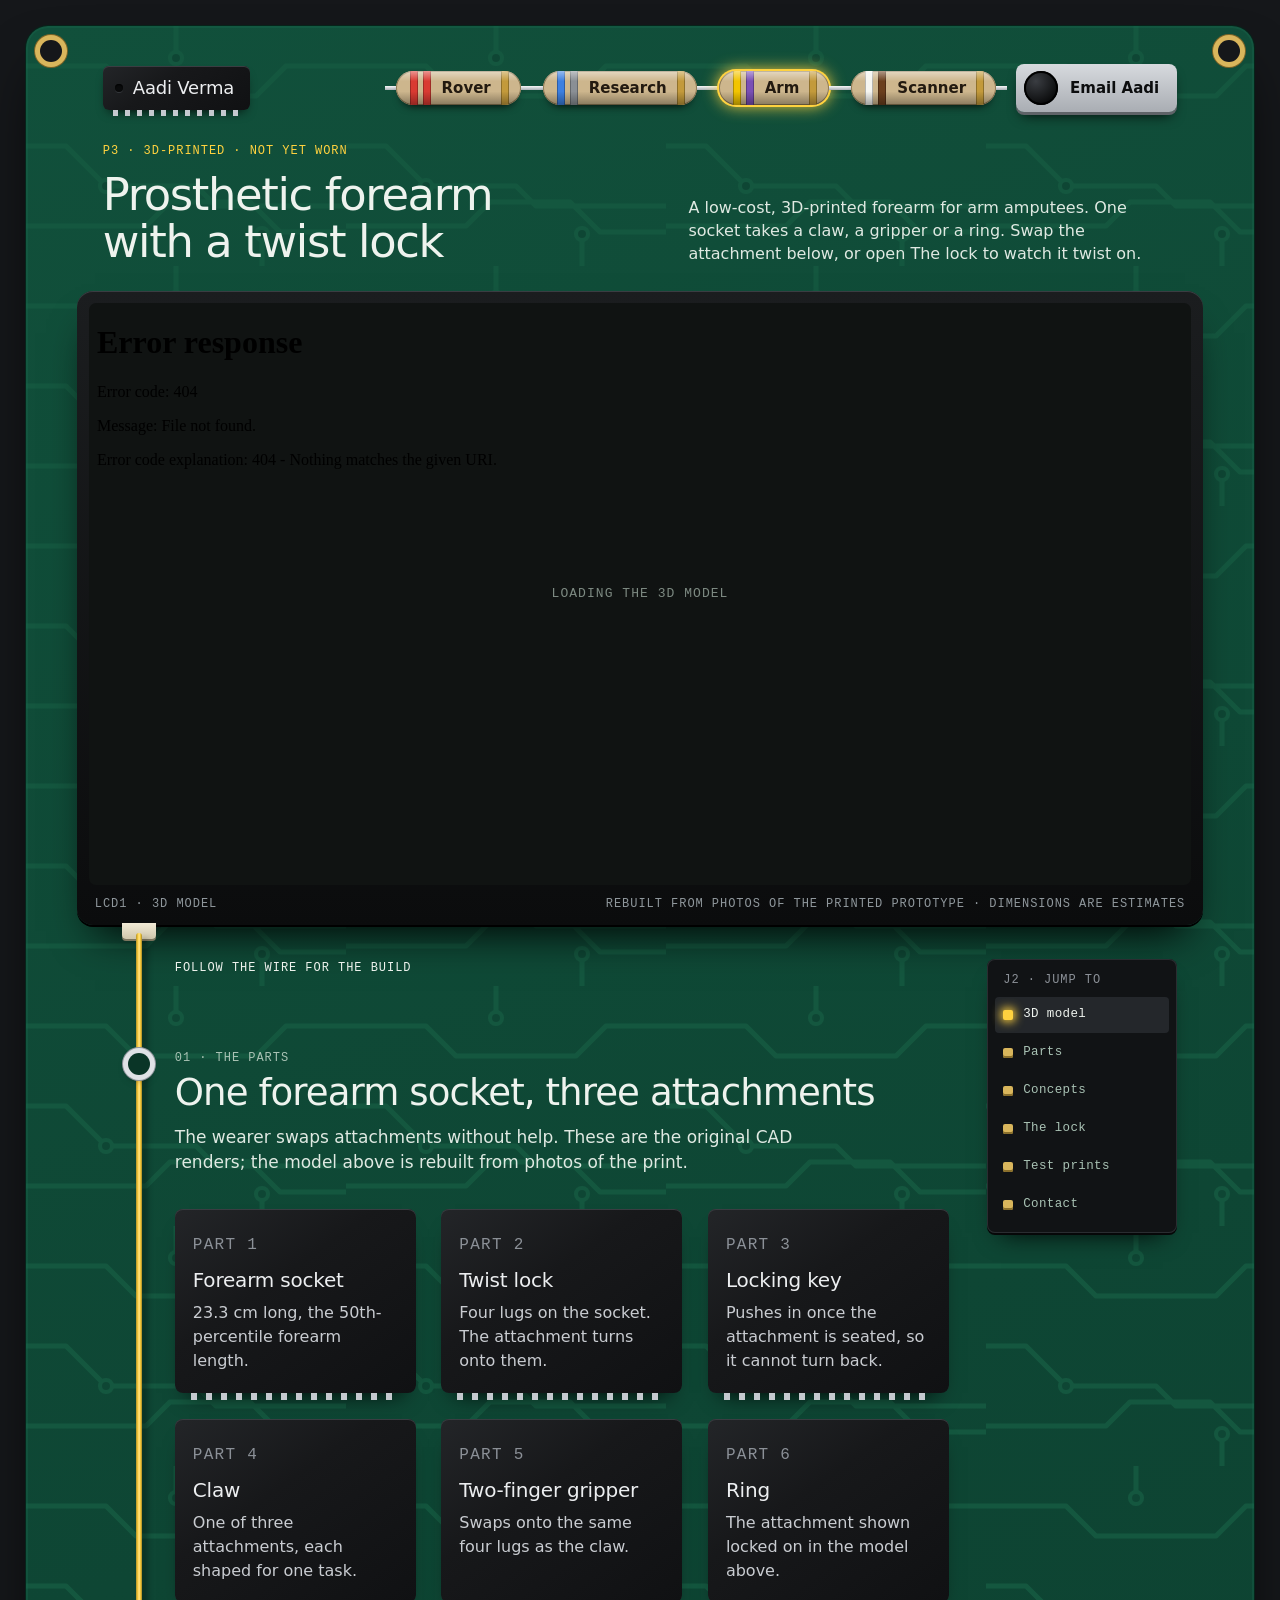
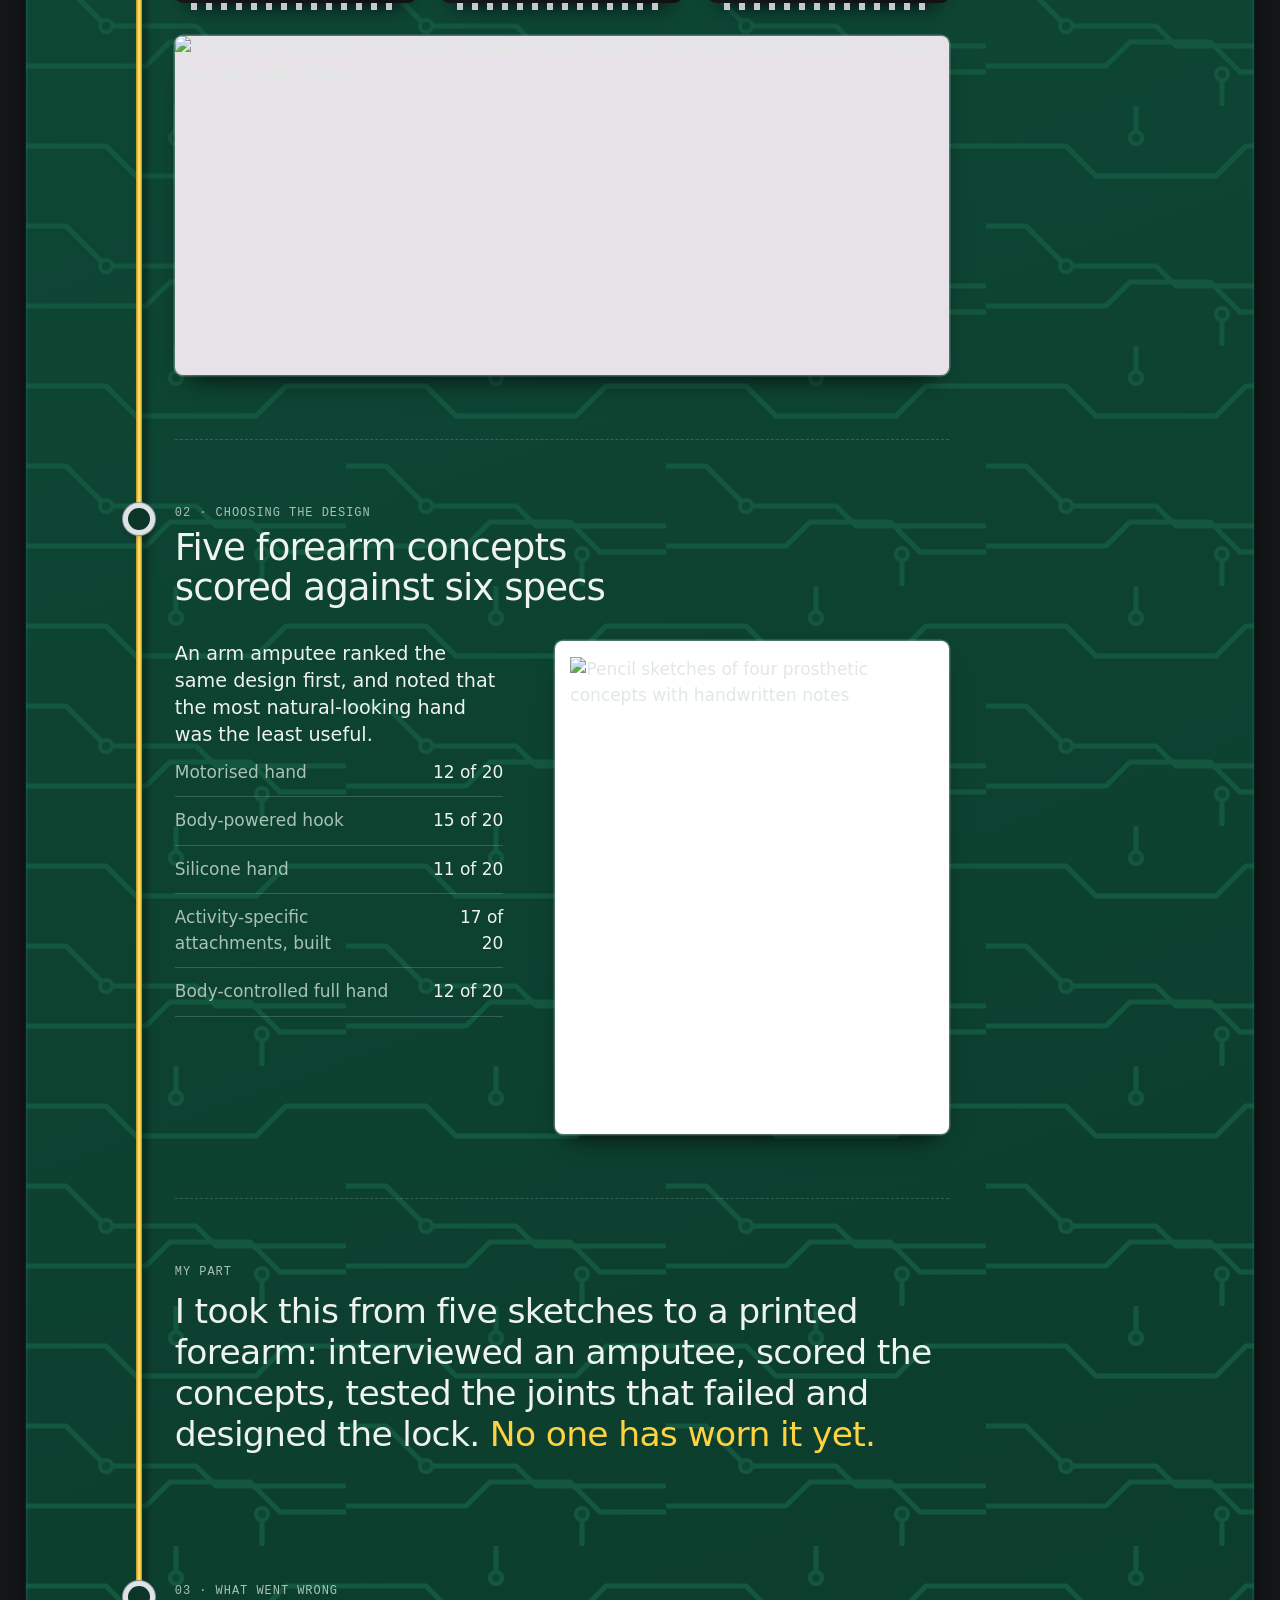
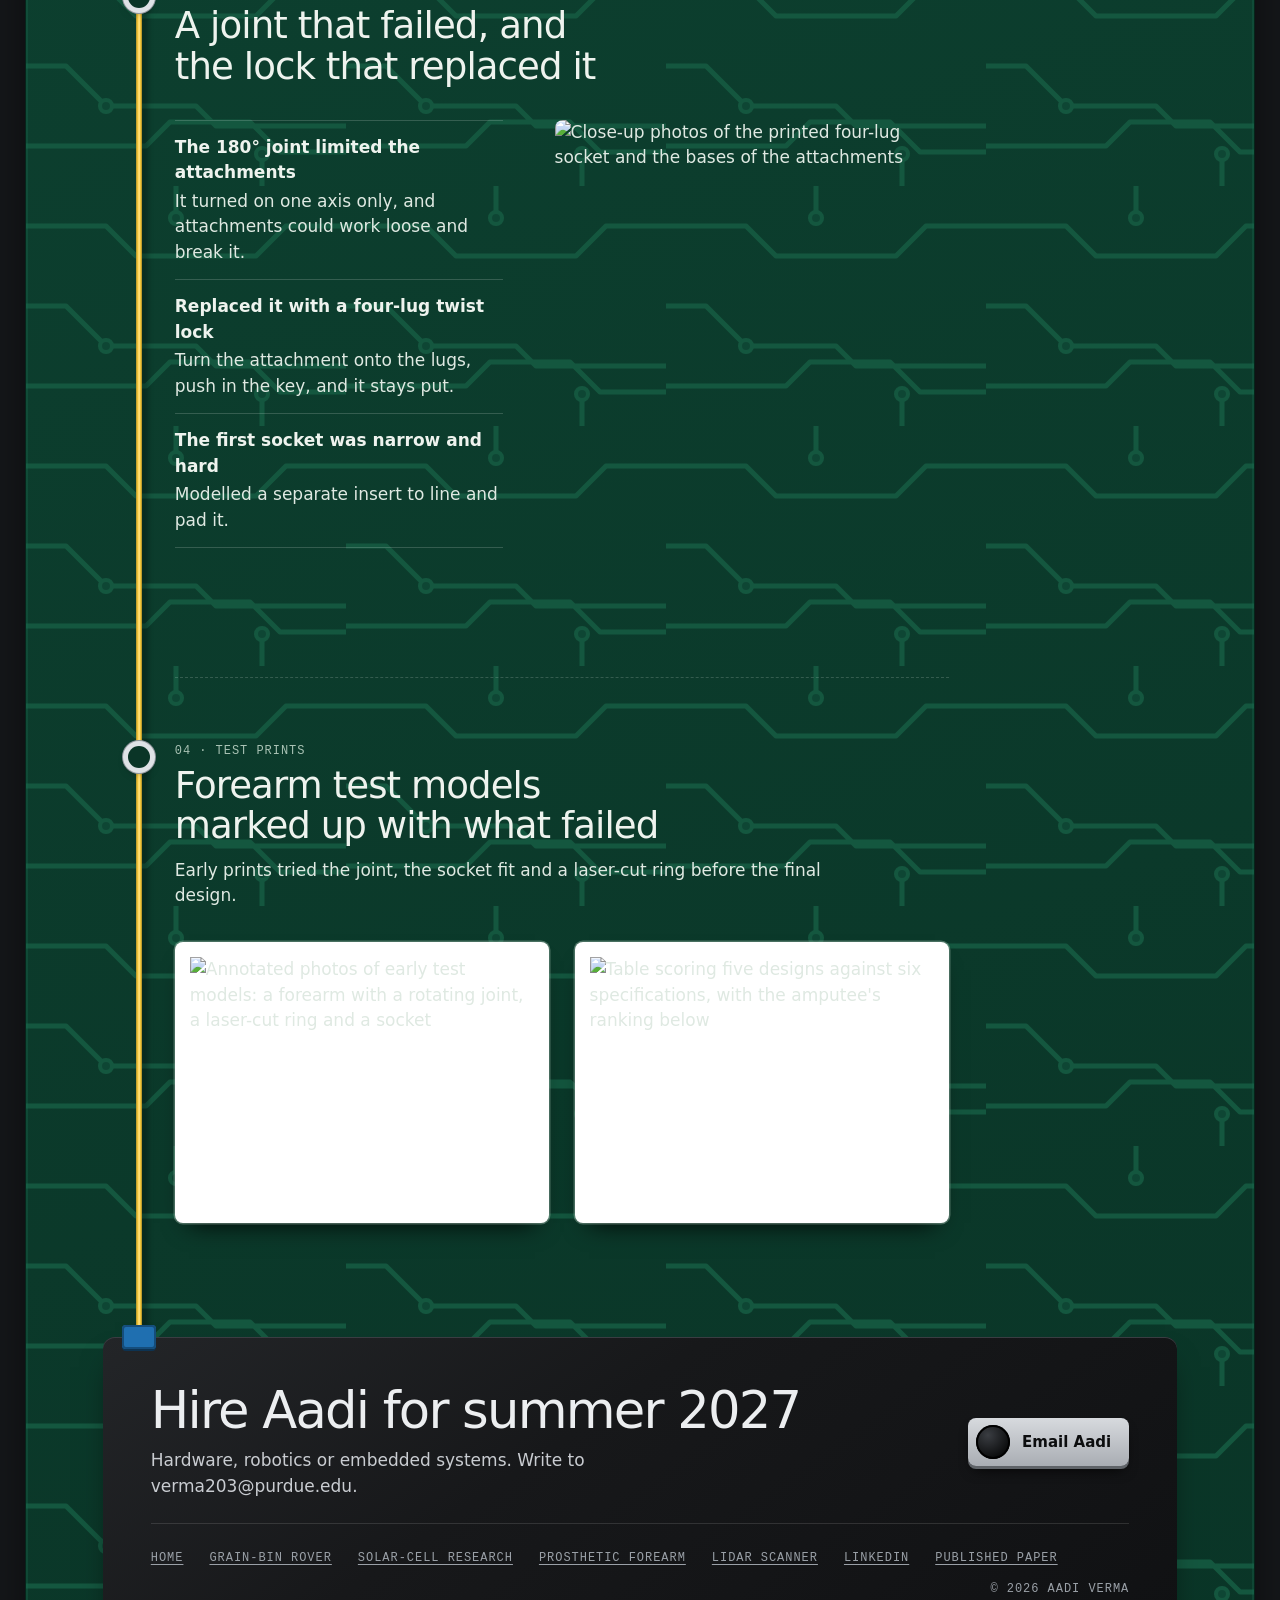
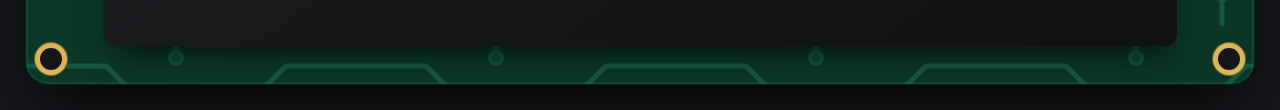
==== arm.html @ 02845c4c "Add files via upload" ====
<!doctype html>
<html lang="en">
<head>
<meta charset="utf-8">
<meta name="viewport" content="width=device-width, initial-scale=1, viewport-fit=cover">
<title>Modular prosthetic forearm: a 3D-printed twist-lock design by Aadi Verma</title>
<meta name="description" content="A low-cost printed forearm with swappable attachments, opening on a 3D model you can turn, then the parts, the concepts and the lock that replaced a failed joint.">
<meta name="robots" content="noindex, nofollow">
<meta property="og:type" content="website">
<meta property="og:title" content="Modular prosthetic forearm: a 3D-printed twist-lock design by Aadi Verma">
<meta property="og:description" content="A low-cost printed forearm with swappable attachments, opening on a 3D model you can turn, then the parts, the concepts and the lock that replaced a failed joint.">
<meta property="og:image" content="https://aadiverma-ee.github.io/share.jpg">
<meta name="twitter:card" content="summary_large_image">
<meta name="theme-color" content="#15171a">
<link rel="icon" href="favicon.svg" type="image/svg+xml">
<link rel="preload" href="fonts/urbanist-latin-wght-normal.woff2" as="font" type="font/woff2" crossorigin>
<link rel="stylesheet" href="pcb.css">
</head>
<body style="--w: #ffd23f">
<div class="bench"><div class="board">
  <span class="hole a"></span><span class="hole b"></span><span class="hole c"></span><span class="hole d"></span>
  <header class="hdr page-hdr">
    <a class="home" href="index.html">Aadi Verma</a>
    <nav class="pins" aria-label="Projects"><a href="rover.html" style="--c: #ef4444"><span class="pill"><span class="bands"><b style="--b: #d93a32"></b><b style="--b: #d93a32"></b></span>Rover<b class="tol"></b></span></a><a href="research.html" style="--c: #4f9dff"><span class="pill"><span class="bands"><b style="--b: #3d7fe0"></b><b style="--b: #8a8f95"></b></span>Research<b class="tol"></b></span></a><a href="arm.html" style="--c: #ffd23f" aria-current="page"><span class="pill"><span class="bands"><b style="--b: #f2c400"></b><b style="--b: #7a4fb5"></b></span>Arm<b class="tol"></b></span></a><a href="lidar.html" style="--c: #f4f4f1"><span class="pill"><span class="bands"><b style="--b: #f6f6f1"></b><b style="--b: #6b3f1d"></b></span>Scanner<b class="tol"></b></span></a></nav>
    <a class="sw" href="mailto:verma203@purdue.edu"><b></b>Email Aadi</a>
  </header>
  <main>
    <section class="hero" id="top" aria-labelledby="hero-h">
      <div class="hero__head">
        <p class="silk">P3 · 3D-printed · not yet worn</p>
        <h1 id="hero-h">Prosthetic forearm with a twist lock</h1>
        <p class="lead">A low-cost, 3D-printed forearm for arm amputees. One socket takes a claw, a gripper or a ring. Swap the attachment below, or open The lock to watch it twist on.</p>
      </div>
      <div class="disp" style="--dh-m: 62svh">
        <div class="disp__screen"><p>Loading the 3D model</p><iframe src="viewers/arm/index.html" title="3D model of the prosthetic forearm with swappable attachments" allow="fullscreen"></iframe></div>
        <div class="disp__foot silk"><span>LCD1 · 3D model</span><span>Rebuilt from photos of the printed prototype · dimensions are estimates</span></div>
      </div>
      <p class="lead lead--below" aria-hidden="true">A low-cost, 3D-printed forearm for arm amputees. One socket takes a claw, a gripper or a ring. Swap the attachment below, or open The lock to watch it twist on.</p>
    </section>
    <div class="run">
      <nav class="rail" aria-label="On this page"><p class="silk">J2 · Jump to</p><ol><li><a href="#top"><i></i>3D model</a></li><li><a href="#parts"><i></i>Parts</a></li><li><a href="#concepts"><i></i>Concepts</a></li><li><a href="#lock"><i></i>The lock</a></li><li><a href="#tests"><i></i>Test prints</a></li><li><a href="#contact"><i></i>Contact</a></li></ol></nav>
      <p class="run__lead silk">Follow the wire for the build</p>
    <section class="part" id="parts" aria-labelledby="parts-h">
      <div class="part__head"><p class="silk">01 · The parts</p><h2 id="parts-h">One forearm socket, three attachments</h2><p>The wearer swaps attachments without help. These are the original CAD renders; the model above is rebuilt from photos of the print.</p></div>
      <div class="grid g3"><article class="ic"><p class="silk">Part 1</p><h3>Forearm socket</h3><p>23.3 cm long, the 50th-percentile forearm length.</p></article><article class="ic"><p class="silk">Part 2</p><h3>Twist lock</h3><p>Four lugs on the socket. The attachment turns onto them.</p></article><article class="ic"><p class="silk">Part 3</p><h3>Locking key</h3><p>Pushes in once the attachment is seated, so it cannot turn back.</p></article><article class="ic"><p class="silk">Part 4</p><h3>Claw</h3><p>One of three attachments, each shaped for one task.</p></article><article class="ic"><p class="silk">Part 5</p><h3>Two-finger gripper</h3><p>Swaps onto the same four lugs as the claw.</p></article><article class="ic"><p class="silk">Part 6</p><h3>Ring</h3><p>The attachment shown locked on in the model above.</p></article></div>
      <div class="grid g1"><figure class="fig fig--lilac fig--wide"><img src="img/arm-cad.webp" alt="Fusion 360 renders of the black forearm shell, the ring and hook attachments and the four-lug locking face" loading="lazy"></figure></div>
    </section>
    <section class="part" id="concepts" aria-labelledby="concepts-h">
      <div class="part__head"><p class="silk">02 · Choosing the design</p><h2 id="concepts-h">Five forearm concepts scored against six specs</h2></div>
      <div class="grid split"><div class="stack"><p class="t-lead">An arm amputee ranked the same design first, and noted that the most natural-looking hand was the least useful.</p><dl class="spec"><div><dt>Motorised hand</dt><dd>12 of 20</dd></div><div><dt>Body-powered hook</dt><dd>15 of 20</dd></div><div><dt>Silicone hand</dt><dd>11 of 20</dd></div><div><dt>Activity-specific attachments, built</dt><dd>17 of 20</dd></div><div><dt>Body-controlled full hand</dt><dd>12 of 20</dd></div></dl></div><figure class="fig fig--paper fig--tall"><img src="img/arm-sketch.webp" alt="Pencil sketches of four prosthetic concepts with handwritten notes" loading="lazy"></figure></div>
    </section>
    <section class="note" aria-label="My part"><p class="silk">My part</p><p>I took this from five sketches to a printed forearm: interviewed an amputee, scored the concepts, tested the joints that failed and designed the lock. <strong>No one has worn it yet.</strong></p></section>
    <section class="part" id="lock" aria-labelledby="lock-h">
      <div class="part__head"><p class="silk">03 · What went wrong</p><h2 id="lock-h">A joint that failed, and the lock that replaced it</h2></div>
      <div class="grid split"><div class="stack"><ul class="rows"><li><b>The 180° joint limited the attachments</b><p>It turned on one axis only, and attachments could work loose and break it.</p></li><li><b>Replaced it with a four-lug twist lock</b><p>Turn the attachment onto the lugs, push in the key, and it stays put.</p></li><li><b>The first socket was narrow and hard</b><p>Modelled a separate insert to line and pad it.</p></li></ul></div><figure class="fig fig--tall" style="background:none;box-shadow:none"><img style="object-fit:contain" src="img/arm-lock.webp" alt="Close-up photos of the printed four-lug socket and the bases of the attachments" loading="lazy"></figure></div>
    </section>
    <section class="part" id="tests" aria-labelledby="tests-h">
      <div class="part__head"><p class="silk">04 · Test prints</p><h2 id="tests-h">Forearm test models marked up with what failed</h2><p>Early prints tried the joint, the socket fit and a laser-cut ring before the final design.</p></div>
      <div class="grid g2"><figure class="fig fig--paper"><img src="img/arm-tests.webp" alt="Annotated photos of early test models: a forearm with a rotating joint, a laser-cut ring and a socket" loading="lazy"></figure><figure class="fig fig--paper"><img src="img/arm-table.webp" alt="Table scoring five designs against six specifications, with the amputee&#x27;s ranking below" loading="lazy"></figure></div>
    </section>
    </div>
  </main>
  <footer class="contact" id="contact">
    <div><h2>Hire Aadi for summer 2027</h2><p>Hardware, robotics or embedded systems. Write to verma203@purdue.edu.</p></div>
    <a class="sw" href="mailto:verma203@purdue.edu"><b></b>Email Aadi</a>
    <div class="contact__links silk"><a href="index.html">Home</a><a href="rover.html">Grain-bin rover</a><a href="research.html">Solar-cell research</a><a href="arm.html">Prosthetic forearm</a><a href="lidar.html">LiDAR scanner</a><a href="https://www.linkedin.com/in/aadi-verma-ee/" rel="noopener">LinkedIn</a><a href="https://ijournals.in/journal/index.php/ijshre/article/view/70" rel="noopener">Published paper</a><span>&copy; 2026 Aadi Verma</span></div>
  </footer>
</div></div>
<script src="pcb.js" defer></script>
</body>
</html>
---- pcb.css ----
/* Aadi Verma portfolio, circuit-board theme.
   The page is one board. The name is a chip, each project hangs off its own coloured wire,
   and on a project page that wire runs down from the 3D display through every section. */

@font-face { font-family: "Urbanist"; font-weight: 100 900; font-display: swap; src: url("fonts/urbanist-latin-wght-normal.woff2") format("woff2"); }
@font-face { font-family: "DM Mono"; font-weight: 400; font-display: swap; src: url("fonts/dm-mono-latin-400-normal.woff2") format("woff2"); }
@font-face { font-family: "DM Mono"; font-weight: 500; font-display: swap; src: url("fonts/dm-mono-latin-500-normal.woff2") format("woff2"); }

:root {
  --bench: #15171a;          /* the desk under the board */
  --mask: #0e4634;           /* solder mask */
  --mask-lo: #0a3527;
  --silk: #eef3ee;           /* silkscreen ink */
  --text: #dfe9e2;
  --silk-dim: #a9c2b4;
  --line: #eef3ee2e;
  --gold: #d9b65c;
  --pkg: #17181a;            /* chip package */
  --leg: #c5c9cf;
  --w: #f4f4f1;              /* this page's wire */
  --gut: 72px;               /* the channel the wire runs in */
  --display: "Urbanist", system-ui, sans-serif;
  --mono: "DM Mono", ui-monospace, Menlo, Consolas, monospace;
}
* { box-sizing: border-box; }
html { background: var(--bench); scroll-behavior: smooth; }
body { margin: 0; background: var(--bench); font-family: var(--display); font-size: 17px; line-height: 1.5; color: var(--text); -webkit-font-smoothing: antialiased; }
img { display: block; max-width: 100%; }
a { color: inherit; }
a:focus-visible, button:focus-visible { outline: 2px solid #fff; outline-offset: 3px; }
h1, h2, h3, p { margin: 0; }

.bench { min-height: 100svh; padding: clamp(10px, 2vw, 28px); display: grid; }
.board {
  position: relative; isolation: isolate; border-radius: 22px;
  padding: clamp(18px, 3vw, 44px) clamp(18px, 4vw, 64px);
  background:
    url("data:image/svg+xml,%3Csvg xmlns='http://www.w3.org/2000/svg' width='320' height='240' fill='none' stroke='%2314573f' stroke-width='5' stroke-linecap='round' stroke-linejoin='round'%3E%3Cpath d='M-10 40h90l30 30h120l30-30h70M-10 120h50l40 40h90l20 20h140M-10 200h130l24-24h80l30 30h80M150 -10v40M236 250v-40'/%3E%3Cg fill='%230e4634' stroke-width='4'%3E%3Ccircle cx='150' cy='32' r='6'/%3E%3Ccircle cx='236' cy='208' r='6'/%3E%3Ccircle cx='80' cy='160' r='6'/%3E%3C/g%3E%3C/svg%3E"),
    linear-gradient(160deg, #11503b, var(--mask) 30%, var(--mask-lo));
  box-shadow: 0 0 0 1px #06241a, 0 30px 60px -20px #000, inset 0 0 0 2px #1a6a4e55;
}
.board--cover { display: grid; grid-template-rows: auto auto; gap: clamp(20px, 3vw, 40px); overflow: hidden; }
.board--cover > .layout { min-height: calc(100svh - 300px); }
.hole { position: absolute; width: 22px; height: 22px; border-radius: 50%; background: var(--bench); box-shadow: 0 0 0 5px var(--gold), 0 0 0 6px #7d6427; z-index: 3; }
.hole.a { left: 14px; top: 14px; } .hole.b { right: 14px; top: 14px; } .hole.c { left: 14px; bottom: 14px; } .hole.d { right: 14px; bottom: 14px; }
.silk { font-family: var(--mono); font-size: 12px; line-height: 1.5; letter-spacing: .08em; text-transform: uppercase; color: var(--silk-dim); }

/* ---- top row: pin header for the links, push switch for email ---- */
.hdr { display: flex; align-items: center; gap: 14px 20px; flex-wrap: wrap; padding: 0 26px; position: relative; z-index: 4; }
.hdr > :first-child { margin-right: auto; }
.home { display: inline-flex; align-items: center; gap: 10px; min-height: 44px; padding: 0 16px 0 12px; border-radius: 6px; text-decoration: none; color: #eceef0; font-weight: 500; font-size: 18px; letter-spacing: -.01em;
  background: linear-gradient(145deg, #232528, var(--pkg) 40%, #101113); box-shadow: 0 1px 0 #3a3d42 inset, 0 6px 12px -6px #000; position: relative; }
.home::before { content: ""; width: 8px; height: 8px; border-radius: 50%; background: #0a0b0c; box-shadow: inset 0 1px 2px #000, 0 1px 0 #34373b; }
.home::after { content: ""; position: absolute; left: 10px; right: 10px; bottom: -6px; height: 6px; background: repeating-linear-gradient(to right, var(--leg) 0 5px, transparent 5px 12px); }
.pins { display: flex; flex-wrap: wrap; padding: 6px; gap: 4px; background: #111315; border-radius: 6px; box-shadow: 0 2px 0 #060708, inset 0 0 0 1px #2a2d31; }
.pins a { --c: var(--gold); display: flex; align-items: center; gap: 8px; min-height: 44px; padding: 0 14px 0 10px; border-radius: 4px; color: var(--silk); text-decoration: none; font-family: var(--mono); font-size: 13px; letter-spacing: .04em; transition: background .16s; }
.pins a i { width: 10px; height: 10px; border-radius: 2px; background: var(--gold); box-shadow: inset 0 -2px 0 #8a6f2b; transition: box-shadow .16s, background .16s; }
.pins a:hover, .pins a:focus-visible { background: #24272b; }
.pins a:hover i, .pins a:focus-visible i, .pins a[aria-current] i { background: var(--c); box-shadow: 0 0 10px 2px var(--c); }
.pins a[aria-current] { background: #24272b; }
.sw { display: inline-flex; align-items: center; gap: 12px; min-height: 48px; padding: 6px 18px 6px 8px; border-radius: 8px; background: linear-gradient(#d7dade, #a9adb3); color: #0c0d0e; text-decoration: none; font-weight: 600; font-size: 15px; box-shadow: 0 3px 0 #5f6368, 0 8px 14px -6px #000; transition: transform .1s, box-shadow .1s; }
.sw b { width: 34px; height: 34px; border-radius: 50%; background: radial-gradient(circle at 35% 30%, #3a3d42, #0c0d0e 70%); box-shadow: inset 0 0 0 2px #000; }
.sw:hover { transform: translateY(1px); box-shadow: 0 2px 0 #5f6368, 0 6px 12px -6px #000; }
.sw:active { transform: translateY(3px); box-shadow: 0 0 0 #5f6368; }

/* ---- cover: the chip is the name, four parts hang off four wires ---- */
.layout { display: grid; grid-template-columns: minmax(0, 1.25fr) minmax(0, 1fr); gap: clamp(60px, 10vw, 160px); align-items: center; position: relative; }
.chip { position: relative; z-index: 2; padding: clamp(24px, 3.4vw, 48px); border-radius: 10px; color: #c9ccd1;
  background: linear-gradient(145deg, #232528, var(--pkg) 40%, #101113); box-shadow: 0 1px 0 #3a3d42 inset, 0 18px 30px -12px #000a, 0 2px 0 #000; }
.chip::before, .chip::after { content: ""; position: absolute; top: 22px; bottom: 22px; width: 14px; background: repeating-linear-gradient(to bottom, var(--leg) 0 9px, transparent 9px 22px); filter: drop-shadow(0 2px 1px #0008); }
.chip::before { left: -14px; } .chip::after { right: -14px; }
.chip .dot { position: absolute; left: 16px; top: 16px; width: 12px; height: 12px; border-radius: 50%; background: #0a0b0c; box-shadow: inset 0 1px 2px #000, 0 1px 0 #34373b; }
.chip .mark { margin: 0 0 clamp(18px, 3vw, 40px) 22px; font-family: var(--mono); font-size: 12px; letter-spacing: .1em; text-transform: uppercase; color: #9aa0a7; }
.chip h1 { font-weight: 500; font-size: clamp(44px, 7.2vw, 104px); line-height: .95; letter-spacing: -.04em; color: #eceef0; text-wrap: balance; }
.chip .sub { margin-top: 18px; font-family: var(--mono); font-size: clamp(12px, 1.2vw, 15px); letter-spacing: .08em; text-transform: uppercase; color: #aeb3ba; }
.chip .lot { margin-top: 14px; max-width: 34ch; font-size: clamp(16px, 1.5vw, 19px); line-height: 1.45; color: #c9ccd1; }

.mods { list-style: none; margin: 0; padding: 0; display: grid; gap: 14px; position: relative; z-index: 2; }
.mod { position: relative; display: grid; grid-template-columns: 30px 1fr auto; align-items: center; column-gap: 16px; min-height: 78px; padding: 12px 18px 12px 12px; border-radius: 8px; color: var(--silk); text-decoration: none;
  background: linear-gradient(#0b3929, #093022); box-shadow: inset 0 0 0 1.5px var(--silk-dim), 0 6px 12px -8px #000; transition: transform .18s cubic-bezier(.2,.7,.2,1), background .18s, box-shadow .18s; }
.term { width: 30px; height: 30px; border-radius: 4px; background: #1f6fb0; box-shadow: inset 0 0 0 2px #154d7b, 0 2px 0 #0d3352; display: grid; place-items: center; }
.term::after { content: ""; width: 14px; height: 14px; border-radius: 50%; background: linear-gradient(135deg, #e6e8ea 45%, #6e7378 46% 54%, #e6e8ea 55%); }
.mod .name { display: block; font-size: clamp(18px, 1.7vw, 22px); font-weight: 500; letter-spacing: -.01em; }
.mod .line { display: block; margin-top: 3px; font-family: var(--mono); font-size: 12px; letter-spacing: .06em; text-transform: uppercase; color: var(--silk-dim); }
.mod .ind { display: flex; align-items: center; gap: 10px; font-family: var(--mono); font-size: 11px; letter-spacing: .08em; color: var(--silk-dim); }
.led { width: 22px; height: 12px; border-radius: 3px; background: linear-gradient(90deg, #cfd3d6 0 18%, #f3f1e6 18% 82%, #cfd3d6 82%); opacity: .75; transition: background .15s, box-shadow .15s, opacity .15s; }
.mod:hover, .mod:focus-visible { transform: translateX(6px); background: linear-gradient(#0e4835, #0b3929); box-shadow: inset 0 0 0 1.5px var(--silk), 0 10px 18px -10px #000; }
.mod:hover .led, .mod:focus-visible .led { opacity: 1; background: linear-gradient(90deg, #cfd3d6 0 18%, var(--w) 18% 82%, #cfd3d6 82%); box-shadow: 0 0 6px 1px var(--w), 0 0 22px 6px color-mix(in srgb, var(--w) 70%, transparent); }
.mod:hover .ind, .mod:focus-visible .ind { color: var(--silk); }

.wires { position: absolute; inset: 0; width: 100%; height: 100%; z-index: 1; pointer-events: none; overflow: visible; }
.wire path { fill: none; stroke-linecap: round; }
.wire .shade { stroke: #000; stroke-opacity: .35; stroke-width: 9; transform: translate(0, 5px); filter: blur(2px); }
.wire .core { stroke: var(--w); stroke-width: 6; transition: stroke-width .18s, filter .18s; }
.wire .gloss { stroke: #fff; stroke-opacity: .35; stroke-width: 1.5; transform: translate(0, -1.5px); }
.wire .flow { stroke: #fff; stroke-opacity: 0; stroke-width: 2.5; stroke-dasharray: 4 18; }
.ferrule { stroke: #5f6368; stroke-width: 1; filter: drop-shadow(0 2px 1.5px #0009); }
.ferrule-ring { fill: #5f6368; opacity: .7; }
.wire.on .core { stroke-width: 7; filter: drop-shadow(0 0 6px var(--w)); }
.wire.on .flow { stroke-opacity: .9; animation: flow .7s linear infinite; }
@keyframes flow { to { stroke-dashoffset: -22; } }
.foot { display: flex; flex-wrap: wrap; gap: 8px 28px; justify-content: space-between; padding: 0 26px; position: relative; z-index: 2; }
.foot a { text-underline-offset: 3px; }

/* ---- project page: title, then the live 3D display ---- */
.hero { padding-top: clamp(18px, 2.4vw, 30px); }
.hero__head { display: grid; grid-template-columns: minmax(0, 1.1fr) minmax(0, 1fr); gap: 12px 48px; align-items: end; padding: 0 26px; }
.hero__head .silk { grid-column: 1 / -1; color: var(--w); }
.hero h1 { font-weight: 500; font-size: clamp(30px, 3.5vw, 48px); line-height: 1.04; letter-spacing: -.03em; color: var(--silk); text-wrap: balance; }
.hero .lead { font-size: clamp(16px, 1.25vw, 18px); line-height: 1.45; max-width: 56ch; }
.lead--below { display: none; }
.disp { position: relative; margin-top: clamp(16px, 2vw, 26px); padding: 12px 12px 0; border-radius: 16px; background: linear-gradient(#1b1d1f, #0b0c0d); box-shadow: 0 1px 0 #3a3d42 inset, 0 24px 40px -18px #000, 0 2px 0 #000; }
.disp__screen { position: relative; height: clamp(430px, calc(100svh - 318px), 760px); border-radius: 7px; overflow: hidden; background: #101312; display: grid; place-items: center; }
.disp__screen > p { font-family: var(--mono); font-size: 13px; letter-spacing: .08em; text-transform: uppercase; color: #7d8a82; }
.disp__screen iframe { position: absolute; inset: 0; width: 100%; height: 100%; border: 0; }
.disp__foot { display: flex; flex-wrap: wrap; justify-content: space-between; gap: 4px 24px; padding: 10px 6px 12px; color: #8f979c; }
.disp::after { content: ""; position: absolute; left: calc(26px + var(--gut) / 2 - 17px); bottom: -14px; width: 34px; height: 16px; border-radius: 0 0 4px 4px; background: linear-gradient(#f1ead6, #cfc6ab); box-shadow: 0 2px 0 #7d765f; }

/* ---- the wire runs down the page; each section is soldered to it ---- */
.run { position: relative; margin: 0 26px; padding: 34px 0 10px var(--gut); }
.run::before { content: ""; position: absolute; left: calc(var(--gut) / 2 - 3px); top: 8px; bottom: -64px; width: 6px; border-radius: 3px;
  background: linear-gradient(90deg, color-mix(in srgb, var(--w) 70%, #000), var(--w) 35%, color-mix(in srgb, var(--w) 60%, #fff) 52%, var(--w) 70%, color-mix(in srgb, var(--w) 65%, #000)); box-shadow: 5px 6px 6px #0006; }
.run__lead { margin-bottom: 8px; color: var(--silk); }
.part { position: relative; padding: clamp(36px, 5vw, 64px) 0; }
.part + .part { border-top: 1px dashed var(--line); }
.part__head { position: relative; margin-bottom: clamp(20px, 2.6vw, 34px); max-width: 880px; }
.part__head::before { content: ""; position: absolute; left: calc(var(--gut) / -2 - 11px); top: 4px; width: 22px; height: 22px; border-radius: 50%; background: var(--mask-lo); box-shadow: 0 0 0 5px var(--gold), 0 0 0 6px #7d6427, 0 4px 8px #0008; }
.part__head .silk { margin-bottom: 6px; }
.part h2 { font-weight: 500; font-size: clamp(26px, 2.9vw, 40px); line-height: 1.08; letter-spacing: -.025em; color: var(--silk); text-wrap: balance; }
.part__head > p:last-child:not(.silk) { margin-top: 12px; max-width: 64ch; }

.grid { display: grid; gap: clamp(16px, 2vw, 28px); }
.g2 { grid-template-columns: repeat(2, minmax(0, 1fr)); }
.g3 { grid-template-columns: repeat(3, minmax(0, 1fr)); }
.split { grid-template-columns: minmax(0, 5fr) minmax(0, 6fr); align-items: start; gap: clamp(24px, 4vw, 64px); }
.stack > * + * { margin-top: 18px; }
.t-lead { font-size: clamp(18px, 1.5vw, 21px); line-height: 1.4; color: var(--silk); }

.fig { margin: 0; border-radius: 8px; overflow: hidden; background: #082a1f; box-shadow: 0 0 0 1.5px #a9c2b466, 0 14px 24px -14px #000; aspect-ratio: 4 / 3; }
.fig img { width: 100%; height: 100%; object-fit: cover; }
.fig--wide { aspect-ratio: 16 / 7; }
.fig--tall { aspect-ratio: 4 / 5; }
.fig--light { background: radial-gradient(90% 80% at 50% 40%, #f6f8f5, #dfe4de 60%, #c9d0c9); }
.fig--light img, .fig--paper img { object-fit: contain; padding: 4%; }
.fig--paper { background: #fff; }
.fig--log img { object-fit: cover; object-position: 0 0; padding: 18px; }
.fig--lilac { background: #e7e2e8; } .fig--lilac img { object-fit: contain; }

.facts > div { border-top: 1px solid var(--line); padding-top: 14px; }
.facts b { display: block; font-weight: 500; font-size: clamp(24px, 2.4vw, 34px); letter-spacing: -.02em; color: var(--silk); }
.facts span { color: var(--silk-dim); }
.spec { margin: 0; }
.spec > div { display: flex; justify-content: space-between; gap: 24px; padding: 11px 0; border-bottom: 1px solid var(--line); }
.spec dt { color: var(--silk-dim); } .spec dd { margin: 0; text-align: right; color: var(--silk); font-weight: 500; }
.rows { list-style: none; margin: 0; padding: 0; }
.rows li { padding: 14px 0; border-bottom: 1px solid var(--line); }
.rows li:first-child { border-top: 1px solid var(--line); }
.rows b { display: block; font-weight: 600; color: var(--silk); } .rows p { margin-top: 3px; }

/* small black packages: drive modes, parts used */
.ic { position: relative; padding: 18px 18px 20px; border-radius: 8px; color: #c9ccd1; background: linear-gradient(145deg, #232528, var(--pkg) 40%, #101113); box-shadow: 0 1px 0 #3a3d42 inset, 0 14px 22px -14px #000; }
.ic::after { content: ""; position: absolute; left: 16px; right: 16px; bottom: -7px; height: 7px; background: repeating-linear-gradient(to right, var(--leg) 0 6px, transparent 6px 15px); }
.ic h3 { font-weight: 500; font-size: 20px; letter-spacing: -.01em; color: #eceef0; }
.ic p { margin-top: 6px; font-size: 16px; }
.ic .silk { color: #8b9097; margin-bottom: 8px; }
.ic svg { display: block; width: min(100%, 250px); margin: 14px auto 0; }

.note { padding: clamp(36px, 5vw, 64px) 0; border-top: 1px dashed var(--line); }
.note p:last-child { margin-top: 10px; max-width: 26em; font-weight: 500; font-size: clamp(24px, 2.7vw, 38px); line-height: 1.18; letter-spacing: -.02em; color: var(--silk); text-wrap: pretty; }
.note strong { font-weight: inherit; color: var(--w); }
.btn { display: inline-flex; align-items: center; min-height: 46px; padding: 0 20px; border-radius: 8px; font-weight: 600; font-size: 15px; text-decoration: none; color: #0c0d0e; background: linear-gradient(#ffffff, #dfe3e0); box-shadow: 0 3px 0 #8d958f, 0 8px 14px -6px #0006; }
.btn:active { transform: translateY(2px); box-shadow: 0 1px 0 #8d958f; }

/* ---- where every wire ends: the contact terminal ---- */
.contact { position: relative; margin: 40px 26px 0; padding: clamp(28px, 4vw, 48px); border-radius: 12px; background: linear-gradient(145deg, #232528, var(--pkg) 40%, #101113); box-shadow: 0 1px 0 #3a3d42 inset, 0 18px 30px -12px #000a; color: #c9ccd1;
  display: grid; grid-template-columns: minmax(0, 1fr) auto; gap: 24px 48px; align-items: center; }
.contact::before { content: ""; position: absolute; left: calc(var(--gut) / 2 - 17px); top: -12px; width: 34px; height: 24px; border-radius: 4px; background: #1f6fb0; box-shadow: inset 0 0 0 2px #154d7b, 0 2px 0 #0d3352; }
.contact h2 { font-weight: 500; font-size: clamp(30px, 4vw, 56px); line-height: 1; letter-spacing: -.035em; color: #eceef0; }
.contact p { margin-top: 12px; max-width: 46ch; }
.contact__links { grid-column: 1 / -1; display: flex; flex-wrap: wrap; gap: 6px 26px; padding-top: 18px; border-top: 1px solid #ffffff1f; color: #9aa0a7; }
.contact__links a { text-underline-offset: 3px; min-height: 32px; display: inline-flex; align-items: center; }
.contact__links span { margin-left: auto; }

@media (max-width: 860px) {
  :root { --gut: 34px; }
  body { font-size: 16px; }
  .board { border-radius: 16px; padding-top: 52px; padding-bottom: 52px; }
  .hdr { padding: 0; gap: 12px; }
  .hdr > .silk:first-child { width: 100%; }
  .pins { gap: 2px; padding: 4px; }
  .pins a { gap: 6px; padding: 0 7px 0 6px; font-size: 11.5px; letter-spacing: 0; }
  .sw { min-height: 44px; padding: 4px 14px 4px 6px; } .sw b { width: 30px; height: 30px; }
  .layout { grid-template-columns: 1fr; gap: 28px; align-items: start; }
  .chip::before, .chip::after { top: auto; bottom: -14px; left: 22px; right: 22px; width: auto; height: 14px; background: repeating-linear-gradient(to right, var(--leg) 0 9px, transparent 9px 22px); }
  .chip::before, .chip::after { left: 14px; right: 14px; background: repeating-linear-gradient(to right, var(--leg) 0 6px, transparent 6px 12px); }
  .chip::before { top: -14px; bottom: auto; }
  .mods { padding-left: 66px; }
  .mod { grid-template-columns: 30px 1fr; min-height: 72px; }
  .mod .ind { grid-column: 2; margin-top: 6px; }
  .mod:hover, .mod:focus-visible { transform: none; }
  .foot { padding: 0; }
  .hero__head { grid-template-columns: 1fr; padding: 0; }
  .hero__head .lead { display: none; }
  .lead--below { display: block !important; margin-top: 14px; }
  .page-hdr .pins { order: 3; width: 100%; justify-content: space-between; }
  .disp { padding: 8px 8px 0; border-radius: 12px; }
  .disp__screen { height: var(--dh-m, 62svh); min-height: 380px; }
  .disp::after { left: calc(var(--gut) / 2 - 17px); }
  .run { margin: 0; }
  .g2, .g3, .split { grid-template-columns: 1fr; }
  .g3.keep2 { grid-template-columns: repeat(2, minmax(0, 1fr)); }
  .contact { margin: 40px 0 0; grid-template-columns: 1fr; }
  .contact__links span { margin-left: 0; width: 100%; }
}
@media (hover: none) and (prefers-reduced-motion: no-preference) {
  /* no pointer to hover with: the LEDs take turns, so the board still reads as live */
  .mod .led { animation: turn 6s infinite; animation-delay: calc(var(--n) * 1.5s); }
  @keyframes turn { 0%, 22% { opacity: 1; background: linear-gradient(90deg, #cfd3d6 0 18%, var(--w) 18% 82%, #cfd3d6 82%); box-shadow: 0 0 6px 1px var(--w), 0 0 18px 4px var(--w); } 25%, 100% { opacity: .75; box-shadow: none; } }
}
@media (prefers-reduced-motion: reduce) { html { scroll-behavior: auto; } .wire.on .flow { animation: none; } .mod, .sw { transition: none; } }
@media print { .bench { padding: 0; } .disp { display: none; } }

/* stacked blocks inside one section keep clear of each other (chip legs hang 7px below a package) */
.part > .grid + .grid, .part > .grid + .facts { margin-top: clamp(22px, 2.6vw, 34px); }
.part > .grid:has(> .ic) { row-gap: 26px; }

/* wiring block diagram: drawn boxes on the board, wires in the cover's colours */
.diagram-wrap { margin-bottom: clamp(22px, 2.6vw, 34px); }
.diagram { display: block; width: 100%; height: auto; }
.diagram .bx { fill: #17181a; stroke: #3a3d42; stroke-width: 1.5; }
.diagram .t { font: 500 18px var(--display); fill: #eceef0; letter-spacing: -.01em; }
.diagram .s { font: 400 13.5px var(--display); fill: #b9bec5; }
.diagram .m text { font: 500 11px var(--mono); letter-spacing: .08em; text-transform: uppercase; fill: var(--silk-dim); }
.part__head a { color: var(--silk); text-underline-offset: 3px; }
@media (max-width: 720px) { .diagram-wrap { display: none; } }

.diagram .pin, .diagram .pin text { font: 500 12px var(--mono); letter-spacing: .04em; fill: var(--gold); }
.diagram .w { font: 400 10.5px var(--mono); letter-spacing: .08em; text-transform: uppercase; fill: var(--silk-dim); }
.pinmap { margin-bottom: clamp(22px, 2.6vw, 34px); column-gap: clamp(24px, 4vw, 64px); }
.pinmap .silk { margin-bottom: 4px; color: var(--silk); }
.pinmap dt { font-family: var(--mono); font-size: 14px; color: var(--gold); white-space: nowrap; }
.pinmap dd { font-weight: 400; }

/* schematics: red is the positive net, blue the return, as on the cover's wires */
.ic svg.sch { width: 100%; max-width: 460px; margin: 16px auto 0; }
.sch text { font: 500 11.5px var(--display); fill: #dfe3e8; }
.sch text.dim { font: 500 9.5px var(--mono); letter-spacing: .08em; text-transform: uppercase; fill: #8b9097; }
.sch .w { fill: none; stroke-width: 2.4; stroke-linecap: round; stroke-linejoin: round; }
.sch .pos { stroke: #ef4444; } .sch .ret { stroke: #4f9dff; }
.sch .el { fill: #17181a; stroke-width: 2; }
.sch .node { fill: #4f9dff; stroke: none; } .sch .node.pos { fill: #ef4444; }
.sch .dev { fill: none; stroke: #eceef0; stroke-width: 2; stroke-linejoin: round; stroke-linecap: round; }
.sch .dev.fill { fill: #eceef0; } .sch .dev.thin { stroke-width: 1.5; }
.fine { margin-top: 14px; max-width: 80ch; }

/* side menu: a second pin header that follows you down the page */
.run { display: grid; grid-template-columns: minmax(0, 1fr) 190px; column-gap: clamp(24px, 3vw, 48px); align-items: start; }
.run > * { grid-column: 1; min-width: 0; }
.run > .rail { grid-column: 2; grid-row: 1 / span 30; position: sticky; top: 20px; z-index: 5; padding: 12px 8px 10px; border-radius: 8px; background: #111315; box-shadow: 0 2px 0 #060708, inset 0 0 0 1px #2a2d31, 0 14px 24px -14px #000; }
.rail .silk { padding: 0 8px 8px; color: #8b9097; }
.rail ol { list-style: none; margin: 0; padding: 0; display: grid; gap: 2px; }
.rail a { display: flex; align-items: center; gap: 10px; min-height: 36px; padding: 0 8px; border-radius: 4px; text-decoration: none; color: var(--silk-dim); font-family: var(--mono); font-size: 12.5px; letter-spacing: .03em; transition: background .16s, color .16s; }
.rail a i { flex: none; width: 10px; height: 10px; border-radius: 2px; background: var(--gold); box-shadow: inset 0 -2px 0 #8a6f2b; transition: background .16s, box-shadow .16s; }
.rail a:hover, .rail a:focus-visible { background: #24272b; color: var(--silk); }
.rail a[aria-current] { background: #24272b; color: var(--silk); }
.rail a[aria-current] i, .rail a:hover i { background: var(--w); box-shadow: 0 0 10px 2px var(--w); }
.part, .note, .hero, .contact { scroll-margin-top: 24px; }
@media (max-width: 1100px) {
  .run { display: block; }
  .run > .rail { position: sticky; top: 8px; margin: 0 0 18px calc(var(--gut) * -1 + 0px); padding: 6px; display: block; overflow-x: auto; scrollbar-width: none; }
  .run > .rail::-webkit-scrollbar { display: none; }
  .rail .silk { display: none; }
  .rail ol { display: flex; gap: 2px; width: max-content; }
  .rail a { min-height: 40px; padding: 0 10px 0 8px; white-space: nowrap; }
  .part, .note, .contact { scroll-margin-top: 72px; }
}
@media print { .rail { display: none; } }
.bench { grid-template-columns: minmax(0, 1fr); }
.board, .board > main { min-width: 0; }

/* cover, below the first screen: the four models as small displays */
.more { text-align: center; position: relative; z-index: 2; }
.more a { display: inline-flex; align-items: center; gap: 8px; min-height: 44px; padding: 0 14px; color: var(--silk); text-decoration: none; }
.more a:hover { text-decoration: underline; text-underline-offset: 4px; }
.thumbs { position: relative; z-index: 2; padding: clamp(28px, 5vw, 72px) 26px clamp(12px, 2vw, 24px); scroll-margin-top: 12px; }
.thumbs__head { margin-bottom: clamp(18px, 2.4vw, 30px); }
.thumbs h2 { margin-top: 6px; font-weight: 500; font-size: clamp(26px, 2.9vw, 40px); line-height: 1.08; letter-spacing: -.025em; color: var(--silk); }
.thumbs__grid { list-style: none; margin: 0; padding: 0; display: grid; grid-template-columns: repeat(4, minmax(0, 1fr)); gap: clamp(14px, 1.6vw, 24px); }
.thumb { display: block; padding: 8px 8px 14px; border-radius: 12px; text-decoration: none; color: #c9ccd1; background: linear-gradient(#1b1d1f, #0b0c0d); box-shadow: 0 1px 0 #3a3d42 inset, 0 18px 28px -16px #000; transition: transform .18s cubic-bezier(.2,.7,.2,1), box-shadow .18s; }
.thumb__screen { display: block; border-radius: 6px; overflow: hidden; aspect-ratio: 8 / 5; background: #101312; }
.thumb__screen img { width: 100%; height: 100%; object-fit: cover; transition: transform .3s cubic-bezier(.2,.7,.2,1); }
.thumb__name { display: flex; align-items: center; gap: 10px; margin: 12px 6px 0; font-weight: 500; font-size: clamp(17px, 1.5vw, 20px); letter-spacing: -.01em; color: #eceef0; }
.thumb__line { display: block; margin: 4px 6px 0; font-size: 15px; line-height: 1.4; }
.thumb:hover, .thumb:focus-visible { transform: translateY(-4px); box-shadow: 0 1px 0 #3a3d42 inset, 0 0 0 1.5px var(--w), 0 24px 30px -16px #000; }
.thumb:hover img, .thumb:focus-visible img { transform: scale(1.04); }
.thumb:hover .led, .thumb:focus-visible .led { opacity: 1; background: linear-gradient(90deg, #cfd3d6 0 18%, var(--w) 18% 82%, #cfd3d6 82%); box-shadow: 0 0 6px 1px var(--w), 0 0 18px 4px color-mix(in srgb, var(--w) 70%, transparent); }
@media (max-width: 1000px) { .thumbs__grid { grid-template-columns: repeat(2, minmax(0, 1fr)); } }
@media (max-width: 860px) { .board--cover > .layout { min-height: 0; } .thumbs { padding-left: 0; padding-right: 0; } }
@media (max-width: 560px) { .thumbs__grid { grid-template-columns: 1fr; } }
@media (prefers-reduced-motion: reduce) { .thumb, .thumb__screen img { transition: none; } }

.fine.above { margin: -8px 0 clamp(22px, 2.6vw, 34px); }
@media (max-width: 720px) { .fine.above { display: none; } }

/* ---- cover parts, second pass: each project is a chip resistor feeding an LED, and a board trace
        carries on from the LED to that project's own chip further down ---- */
.rmod { --w: #fff; display: grid; grid-template-columns: minmax(0, 1fr) auto; align-items: center; min-height: 74px; text-decoration: none; color: var(--silk); }
.res { display: grid; grid-template-columns: 20px minmax(0, 1fr) 20px; min-height: 74px; border-radius: 5px; overflow: hidden; box-shadow: 0 10px 16px -10px #000, 0 2px 0 #000; }
.res .cap { background: linear-gradient(#f6f7f8, #c5c9cf 42%, #7f848a); box-shadow: inset 0 -3px 0 #0003; }
.res__body { display: grid; grid-template-columns: minmax(0, 1fr) auto; align-items: center; column-gap: 12px; padding: 10px 14px 10px 16px; background: linear-gradient(#2a2c30, #131416); box-shadow: inset 0 1px 0 #44474c; transition: background .18s; }
.res__body .name { grid-column: 1; font-size: clamp(18px, 1.7vw, 22px); font-weight: 500; letter-spacing: -.01em; color: #eceef0; }
.res__body .line { grid-column: 1; font-family: var(--mono); font-size: 12px; letter-spacing: .06em; text-transform: uppercase; color: #a9b0b8; }
.res__body .ref { grid-column: 2; grid-row: 1 / span 2; font-family: var(--mono); font-size: 12px; letter-spacing: .08em; color: #8b9097; }
.rmod .ind { position: relative; display: flex; align-items: center; }
.rmod .ind::before, .rmod .ind::after { content: ""; height: 4px; background: #2f8f66; transition: background .18s, box-shadow .18s; }
.rmod .ind::before { width: 18px; } .rmod .ind::after { width: 10px; }
.rmod .ind small { position: absolute; left: 18px; top: -17px; font-family: var(--mono); font-size: 11px; letter-spacing: .08em; color: var(--silk-dim); }
.rmod:hover .res__body, .rmod:focus-visible .res__body, .rmod.on .res__body { background: linear-gradient(#383b40, #1b1c1f); }
.rmod:hover .led, .rmod:focus-visible .led, .rmod.on .led { opacity: 1; background: linear-gradient(90deg, #cfd3d6 0 18%, var(--w) 18% 82%, #cfd3d6 82%); box-shadow: 0 0 6px 1px var(--w), 0 0 22px 6px color-mix(in srgb, var(--w) 70%, transparent); }
.rmod:hover .ind::before, .rmod:hover .ind::after, .rmod.on .ind::before, .rmod.on .ind::after { background: var(--w); box-shadow: 0 0 8px var(--w); }
.rmod:hover .ind small, .rmod.on .ind small { color: var(--silk); }

.trace path { fill: none; stroke: #2f8f66; stroke-width: 4; stroke-linejoin: round; stroke-linecap: round; transition: stroke .18s, filter .18s; }
.trace.on path { stroke: var(--w); filter: drop-shadow(0 0 6px var(--w)); }
.board--cover.routed > .layout { padding-right: 30px; }

/* the four models sit in chip packages with legs on every side */
.thumbs { padding-bottom: clamp(56px, 6vw, 76px); }
.thumbs__grid { gap: clamp(36px, 3.2vw, 46px); padding: 12px; }
.thumb { position: relative; isolation: isolate; padding: 18px 18px 18px; border-radius: 9px; background: linear-gradient(145deg, #474b51, #33363b 45%, #25272b);
  box-shadow: inset 0 0 0 1px #5d6168, inset 0 0 0 8px #303338, inset 0 0 0 9px #1c1d20, 0 18px 28px -16px #000; }
.thumb::before { content: ""; position: absolute; inset: -12px; z-index: -1; pointer-events: none;
  background:
    repeating-linear-gradient(90deg, var(--leg) 0 8px, transparent 8px 20px) 22px 0 / calc(100% - 44px) 12px no-repeat,
    repeating-linear-gradient(90deg, var(--leg) 0 8px, transparent 8px 20px) 22px 100% / calc(100% - 44px) 12px no-repeat,
    repeating-linear-gradient(180deg, var(--leg) 0 8px, transparent 8px 20px) 0 22px / 12px calc(100% - 44px) no-repeat,
    repeating-linear-gradient(180deg, var(--leg) 0 8px, transparent 8px 20px) 100% 22px / 12px calc(100% - 44px) no-repeat;
  filter: drop-shadow(0 2px 1px #0008); }
.thumb__ref { position: absolute; right: 20px; bottom: 16px; font-family: var(--mono); font-size: 11px; letter-spacing: .08em; color: #8b9097; }
.thumb__screen { border-radius: 4px; box-shadow: 0 0 0 1px #111214; }
.thumb__name { margin: 14px 2px 0; }
.thumb__line { margin: 4px 2px 0; padding-right: 30px; color: #c9ccd1; }
.thumb:hover, .thumb:focus-visible, .thumb.on { transform: none; box-shadow: inset 0 0 0 1px #5d6168, inset 0 0 0 8px #303338, inset 0 0 0 9px #1c1d20, 0 0 0 2px var(--w), 0 0 22px -2px var(--w), 0 18px 28px -16px #000; }
.thumb.on .led { opacity: 1; background: linear-gradient(90deg, #cfd3d6 0 18%, var(--w) 18% 82%, #cfd3d6 82%); box-shadow: 0 0 6px 1px var(--w), 0 0 18px 4px color-mix(in srgb, var(--w) 70%, transparent); }
.thumb.on img { transform: scale(1.04); }
@media (max-width: 860px) {
  .res, .rmod { min-height: 68px; }
  .thumbs { padding-bottom: 20px; }
}
@media (hover: none) and (prefers-reduced-motion: no-preference) { .rmod .led { animation: turn 6s infinite; animation-delay: calc(var(--n) * 1.5s); } }
.thumbs__grid > li { display: flex; } .thumbs__grid .thumb { flex: 1; }
@media (max-width: 1200px) { .thumbs__grid { grid-template-columns: repeat(2, minmax(0, 1fr)); } }
@media (max-width: 860px) { .res__body .ref { display: none; } .res__body { padding: 8px 10px 8px 12px; } .res__body .name { font-size: 17px; } .res__body .line { font-size: 11px; letter-spacing: .04em; } }
@media (max-width: 560px) { .thumbs__grid { grid-template-columns: 1fr; } }

/* ---- through-hole resistors: beige body, colour bands, wire leads into tinned pads, white silkscreen box ---- */
:root { --beige: #cdb68d; --beige-edge: #8d7a55; --tin: #dfe2e6; --tin-lo: #8f959c; --res-ink: #231a10; }
.mods { gap: 26px; }
.res { position: relative; grid-template-columns: 34px minmax(0, 1fr) 34px; padding: 7px 0; overflow: visible; border-radius: 4px; box-shadow: inset 0 0 0 1.5px #eef3ee8c; }
.res .cap { position: relative; background: linear-gradient(#f6f7f8, #aab0b7) 50% 50% / 100% 6px no-repeat; box-shadow: none; }
.res .cap::before { content: ""; position: absolute; top: 50%; width: 20px; height: 20px; margin-top: -10px; border-radius: 50%;
  background: radial-gradient(circle, #06241a 0 3.5px, var(--tin) 4px 7.5px, var(--tin-lo) 8px 10px); box-shadow: 0 0 0 2px #1a6a4e; }
.res .cap:first-child::before { left: 6px; } .res .cap:last-child::before { right: 6px; }
.res__body { position: relative; display: grid; grid-template-columns: minmax(0, 1fr); align-content: center; padding: 8px 46px 8px 88px; border-radius: 28px / 50%; overflow: hidden;
  background: var(--beige); box-shadow: 0 10px 16px -10px #000, inset 0 0 0 1px var(--beige-edge); transition: filter .18s; }
.res__body::after { content: ""; position: absolute; inset: 0; pointer-events: none; background: linear-gradient(180deg, #fff7 0, #fff0 30%, #0000 60%, #0005 100%); }
.res__body .name { position: relative; z-index: 1; color: var(--res-ink); }
.res__body .line { position: relative; z-index: 1; color: #4d3f2a; }
.bands { position: absolute; left: 24px; top: 0; bottom: 0; display: flex; gap: 8px; }
.bands b, b.tol { width: 11px; background: var(--b); box-shadow: inset 1px 0 #0004, inset -1px 0 #0004; }
b.tol { --b: #c39a3b; position: absolute; right: 24px; top: 0; bottom: 0; }
.res > .ref { position: absolute; right: 4px; top: -17px; font-family: var(--mono); font-size: 11px; letter-spacing: .08em; color: var(--silk-dim); }
.rmod:hover .res__body, .rmod:focus-visible .res__body, .rmod.on .res__body { background: var(--beige); filter: brightness(1.1); }
.rmod:hover .res, .rmod.on .res { box-shadow: inset 0 0 0 1.5px var(--silk); }

/* the same resistors, small, as the project links at the top of every project page */
.page-hdr .pins { padding: 0; gap: 22px; background: none; box-shadow: none; }
.page-hdr .pins a { position: relative; min-height: 44px; padding: 0; background: none; color: var(--res-ink); font-family: var(--display); font-size: 15px; font-weight: 600; letter-spacing: 0; }
.page-hdr .pins a::before, .page-hdr .pins a::after { content: ""; position: absolute; top: 50%; width: 11px; height: 4px; margin-top: -2px; background: linear-gradient(#f6f7f8, #aab0b7); }
.page-hdr .pins a::before { left: -11px; } .page-hdr .pins a::after { right: -11px; }
.pill { position: relative; display: flex; align-items: center; min-height: 34px; padding: 0 30px 0 46px; border-radius: 17px; overflow: hidden; background: var(--beige); box-shadow: inset 0 0 0 1px var(--beige-edge), 0 6px 10px -6px #000; transition: filter .16s, box-shadow .16s; }
.pill::after { content: ""; position: absolute; inset: 0; pointer-events: none; background: linear-gradient(180deg, #fff7 0, #fff0 30%, #0000 60%, #0005 100%); }
.pill .bands { left: 14px; gap: 5px; } .pill .bands b, .pill b.tol { width: 8px; } .pill b.tol { right: 12px; }
.page-hdr .pins a:hover, .page-hdr .pins a:focus-visible { background: none; }
.page-hdr .pins a:hover .pill, .page-hdr .pins a:focus-visible .pill { filter: brightness(1.1); }
.page-hdr .pins a[aria-current] { background: none; }
.page-hdr .pins a[aria-current] .pill { box-shadow: inset 0 0 0 1px var(--beige-edge), 0 0 0 2px var(--c), 0 0 16px 1px var(--c); }

/* section joints on the wire are tinned pads, as on the cover */
.part__head::before { box-shadow: 0 0 0 5px var(--tin), 0 0 0 6px var(--tin-lo), 0 4px 8px #0008; }

@media (max-width: 860px) {
  .mods { gap: 24px; padding-left: 62px; }
  .res { grid-template-columns: 28px minmax(0, 1fr) 28px; }
  .res .cap:first-child::before { left: 2px; } .res .cap:last-child::before { right: 2px; }
  .res__body { padding: 6px 30px 6px 58px; }
  .bands { left: 15px; gap: 5px; } .bands b, b.tol { width: 8px; } b.tol { right: 14px; }
  .page-hdr .pins { gap: 14px; padding: 0 7px; }
  .page-hdr .pins a { font-size: 12.5px; }
  .page-hdr .pins a::before, .page-hdr .pins a::after { width: 7px; } .page-hdr .pins a::before { left: -7px; } .page-hdr .pins a::after { right: -7px; }
  .pill { padding: 0 20px 0 24px; min-height: 32px; }
  .pill .bands { left: 9px; } .pill .bands b + b { display: none; } .pill .bands b, .pill b.tol { width: 6px; } .pill b.tol { right: 8px; }
}
@media (max-width: 860px) {
  /* phones: no room for the LED column, and two bands leave the name on one line */
  .rmod { grid-template-columns: minmax(0, 1fr); } .rmod .ind { display: none; }
  .res { grid-template-columns: 24px minmax(0, 1fr) 24px; }
  .res .cap::before { width: 16px; height: 16px; margin-top: -8px; background: radial-gradient(circle, #06241a 0 3px, var(--tin) 3.5px 6px, var(--tin-lo) 6.5px 8px); }
  .res__body { padding: 6px 22px 6px 40px; border-radius: 24px / 50%; }
  .res__body .name { font-size: 16px; }
  .bands { left: 13px; gap: 4px; } .bands b, b.tol { width: 7px; } .bands b + b + b { display: none; } b.tol { right: 10px; }
  .page-hdr .pins { gap: 10px; padding: 0 4px; justify-content: space-between; }
  .page-hdr .pins a { font-size: 12px; }
  .page-hdr .pins a::before, .page-hdr .pins a::after { width: 4px; } .page-hdr .pins a::before { left: -4px; } .page-hdr .pins a::after { right: -4px; }
  .pill { padding: 0 12px 0 21px; }
  .pill b.tol { display: none; }
}
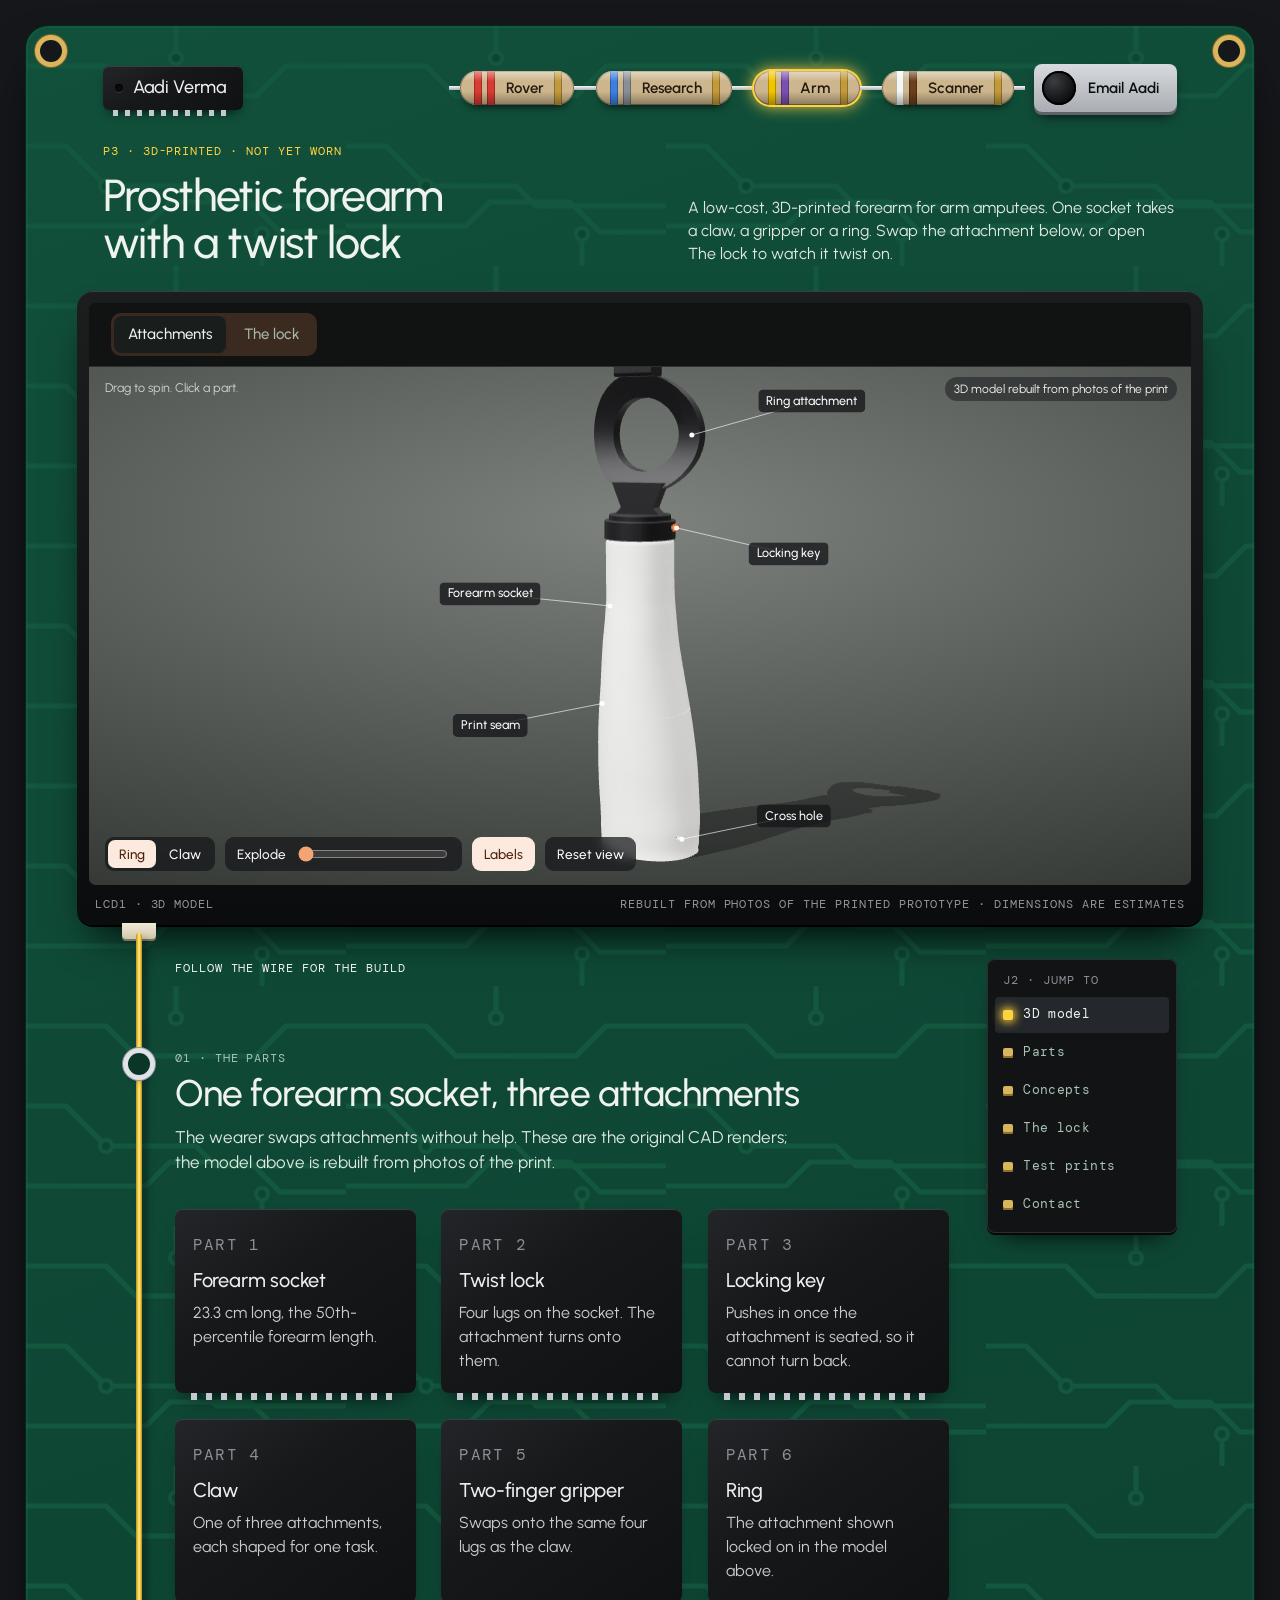
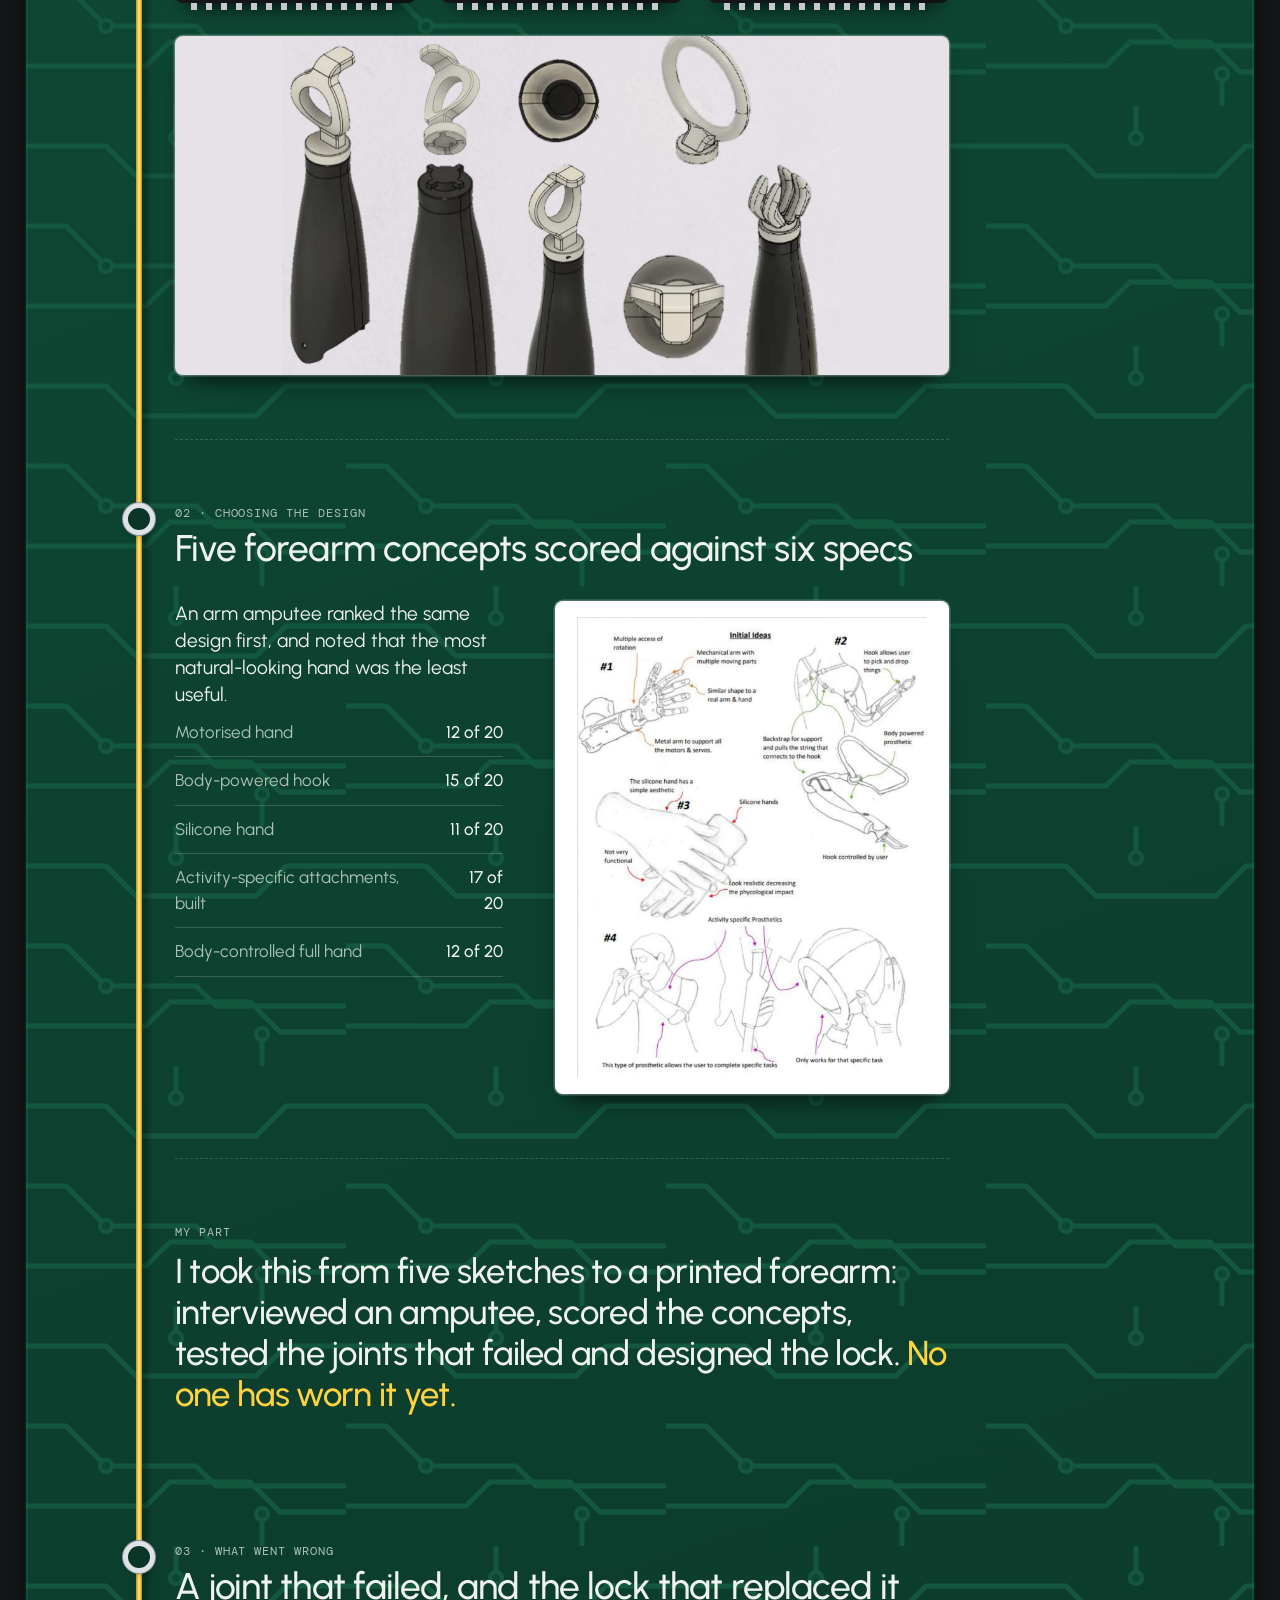
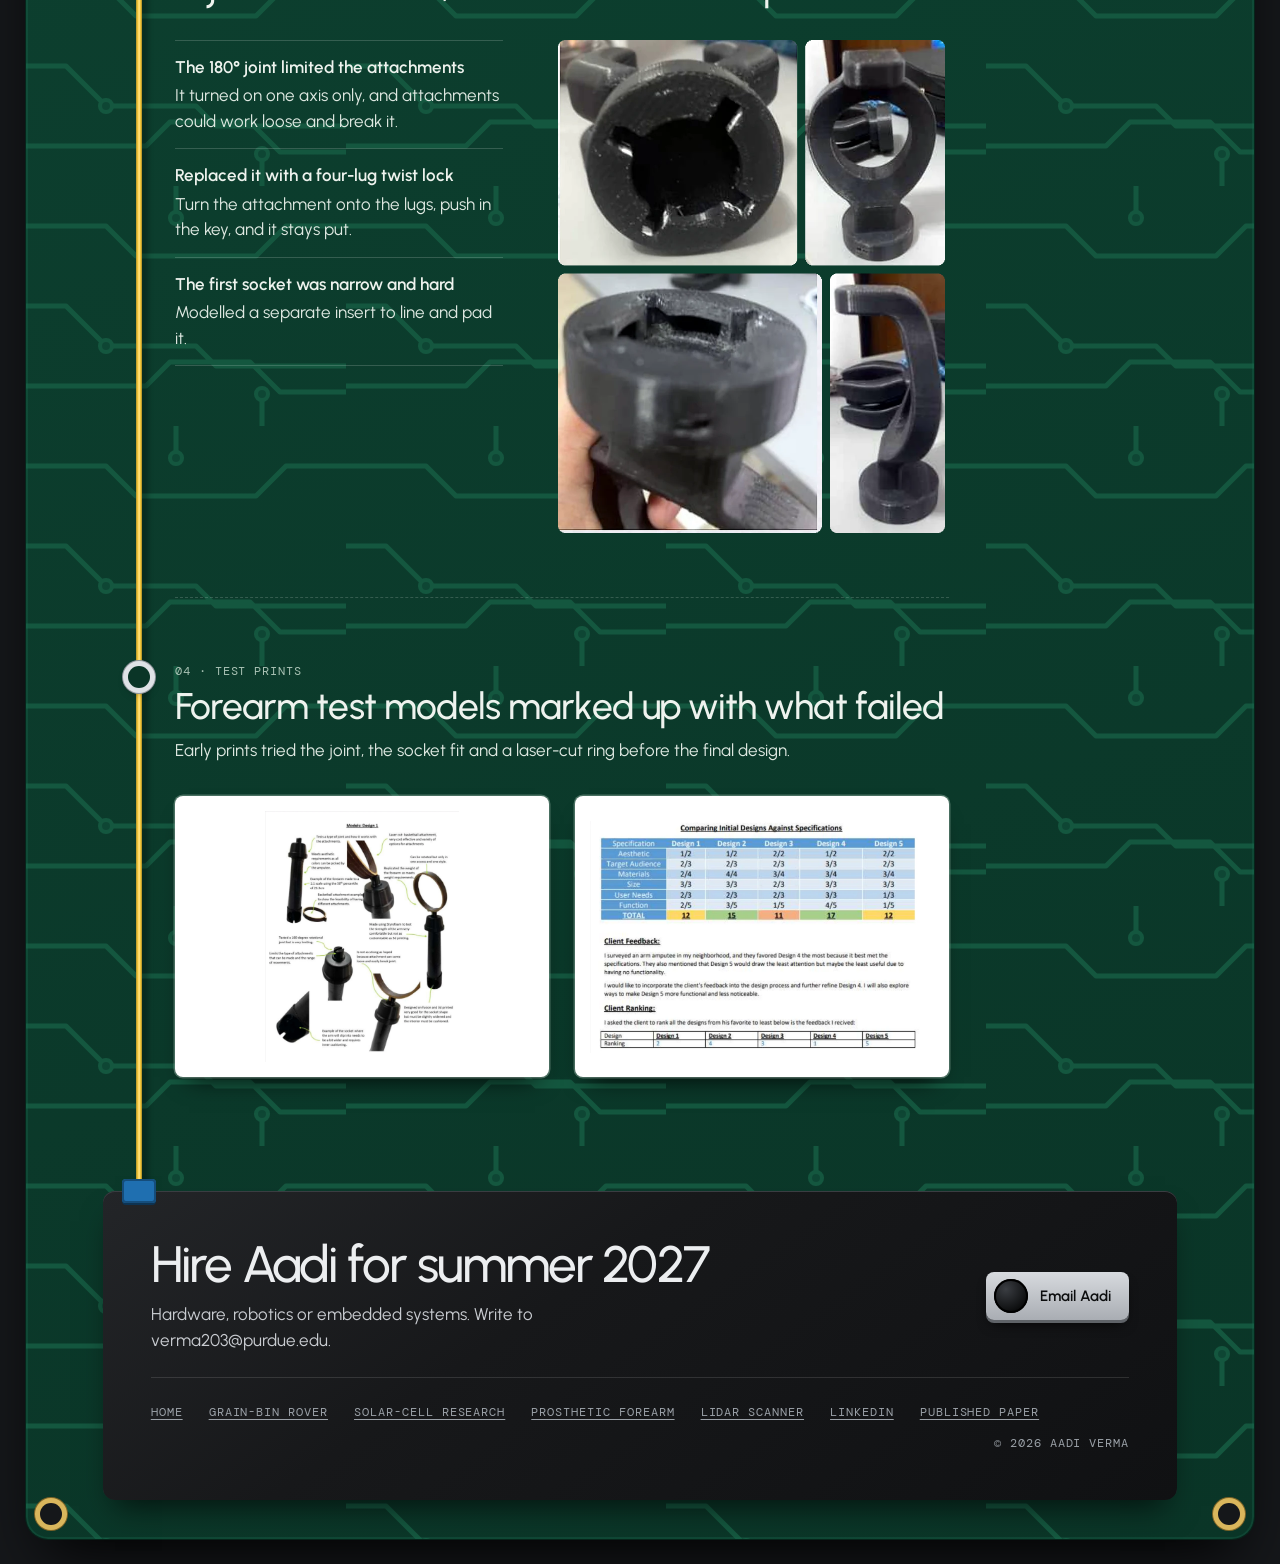
==== commit 2823d1cf: "Add files via upload" ====
--- a/arm.html
+++ b/arm.html
@@ -13,7 +13,7 @@
 <meta name="twitter:card" content="summary_large_image">
 <meta name="theme-color" content="#15171a">
 <link rel="icon" href="favicon.svg" type="image/svg+xml">
-<link rel="preload" href="fonts/urbanist-latin-wght-normal.woff2" as="font" type="font/woff2" crossorigin>
+<link rel="preload" href="urbanist-latin-wght-normal.woff2" as="font" type="font/woff2" crossorigin>
 <link rel="stylesheet" href="pcb.css">
 </head>
 <body style="--w: #ffd23f">
@@ -32,7 +32,7 @@
         <p class="lead">A low-cost, 3D-printed forearm for arm amputees. One socket takes a claw, a gripper or a ring. Swap the attachment below, or open The lock to watch it twist on.</p>
       </div>
       <div class="disp" style="--dh-m: 62svh">
-        <div class="disp__screen"><p>Loading the 3D model</p><iframe src="viewers/arm/index.html" title="3D model of the prosthetic forearm with swappable attachments" allow="fullscreen"></iframe></div>
+        <div class="disp__screen"><p>Loading the 3D model</p><iframe src="viewer-arm.html" title="3D model of the prosthetic forearm with swappable attachments" allow="fullscreen"></iframe></div>
         <div class="disp__foot silk"><span>LCD1 · 3D model</span><span>Rebuilt from photos of the printed prototype · dimensions are estimates</span></div>
       </div>
       <p class="lead lead--below" aria-hidden="true">A low-cost, 3D-printed forearm for arm amputees. One socket takes a claw, a gripper or a ring. Swap the attachment below, or open The lock to watch it twist on.</p>
@@ -43,20 +43,20 @@
     <section class="part" id="parts" aria-labelledby="parts-h">
       <div class="part__head"><p class="silk">01 · The parts</p><h2 id="parts-h">One forearm socket, three attachments</h2><p>The wearer swaps attachments without help. These are the original CAD renders; the model above is rebuilt from photos of the print.</p></div>
       <div class="grid g3"><article class="ic"><p class="silk">Part 1</p><h3>Forearm socket</h3><p>23.3 cm long, the 50th-percentile forearm length.</p></article><article class="ic"><p class="silk">Part 2</p><h3>Twist lock</h3><p>Four lugs on the socket. The attachment turns onto them.</p></article><article class="ic"><p class="silk">Part 3</p><h3>Locking key</h3><p>Pushes in once the attachment is seated, so it cannot turn back.</p></article><article class="ic"><p class="silk">Part 4</p><h3>Claw</h3><p>One of three attachments, each shaped for one task.</p></article><article class="ic"><p class="silk">Part 5</p><h3>Two-finger gripper</h3><p>Swaps onto the same four lugs as the claw.</p></article><article class="ic"><p class="silk">Part 6</p><h3>Ring</h3><p>The attachment shown locked on in the model above.</p></article></div>
-      <div class="grid g1"><figure class="fig fig--lilac fig--wide"><img src="img/arm-cad.webp" alt="Fusion 360 renders of the black forearm shell, the ring and hook attachments and the four-lug locking face" loading="lazy"></figure></div>
+      <div class="grid g1"><figure class="fig fig--lilac fig--wide"><img src="arm-cad.webp" alt="Fusion 360 renders of the black forearm shell, the ring and hook attachments and the four-lug locking face" loading="lazy"></figure></div>
     </section>
     <section class="part" id="concepts" aria-labelledby="concepts-h">
       <div class="part__head"><p class="silk">02 · Choosing the design</p><h2 id="concepts-h">Five forearm concepts scored against six specs</h2></div>
-      <div class="grid split"><div class="stack"><p class="t-lead">An arm amputee ranked the same design first, and noted that the most natural-looking hand was the least useful.</p><dl class="spec"><div><dt>Motorised hand</dt><dd>12 of 20</dd></div><div><dt>Body-powered hook</dt><dd>15 of 20</dd></div><div><dt>Silicone hand</dt><dd>11 of 20</dd></div><div><dt>Activity-specific attachments, built</dt><dd>17 of 20</dd></div><div><dt>Body-controlled full hand</dt><dd>12 of 20</dd></div></dl></div><figure class="fig fig--paper fig--tall"><img src="img/arm-sketch.webp" alt="Pencil sketches of four prosthetic concepts with handwritten notes" loading="lazy"></figure></div>
+      <div class="grid split"><div class="stack"><p class="t-lead">An arm amputee ranked the same design first, and noted that the most natural-looking hand was the least useful.</p><dl class="spec"><div><dt>Motorised hand</dt><dd>12 of 20</dd></div><div><dt>Body-powered hook</dt><dd>15 of 20</dd></div><div><dt>Silicone hand</dt><dd>11 of 20</dd></div><div><dt>Activity-specific attachments, built</dt><dd>17 of 20</dd></div><div><dt>Body-controlled full hand</dt><dd>12 of 20</dd></div></dl></div><figure class="fig fig--paper fig--tall"><img src="arm-sketch.webp" alt="Pencil sketches of four prosthetic concepts with handwritten notes" loading="lazy"></figure></div>
     </section>
     <section class="note" aria-label="My part"><p class="silk">My part</p><p>I took this from five sketches to a printed forearm: interviewed an amputee, scored the concepts, tested the joints that failed and designed the lock. <strong>No one has worn it yet.</strong></p></section>
     <section class="part" id="lock" aria-labelledby="lock-h">
       <div class="part__head"><p class="silk">03 · What went wrong</p><h2 id="lock-h">A joint that failed, and the lock that replaced it</h2></div>
-      <div class="grid split"><div class="stack"><ul class="rows"><li><b>The 180° joint limited the attachments</b><p>It turned on one axis only, and attachments could work loose and break it.</p></li><li><b>Replaced it with a four-lug twist lock</b><p>Turn the attachment onto the lugs, push in the key, and it stays put.</p></li><li><b>The first socket was narrow and hard</b><p>Modelled a separate insert to line and pad it.</p></li></ul></div><figure class="fig fig--tall" style="background:none;box-shadow:none"><img style="object-fit:contain" src="img/arm-lock.webp" alt="Close-up photos of the printed four-lug socket and the bases of the attachments" loading="lazy"></figure></div>
+      <div class="grid split"><div class="stack"><ul class="rows"><li><b>The 180° joint limited the attachments</b><p>It turned on one axis only, and attachments could work loose and break it.</p></li><li><b>Replaced it with a four-lug twist lock</b><p>Turn the attachment onto the lugs, push in the key, and it stays put.</p></li><li><b>The first socket was narrow and hard</b><p>Modelled a separate insert to line and pad it.</p></li></ul></div><figure class="fig fig--tall" style="background:none;box-shadow:none"><img style="object-fit:contain" src="arm-lock.webp" alt="Close-up photos of the printed four-lug socket and the bases of the attachments" loading="lazy"></figure></div>
     </section>
     <section class="part" id="tests" aria-labelledby="tests-h">
       <div class="part__head"><p class="silk">04 · Test prints</p><h2 id="tests-h">Forearm test models marked up with what failed</h2><p>Early prints tried the joint, the socket fit and a laser-cut ring before the final design.</p></div>
-      <div class="grid g2"><figure class="fig fig--paper"><img src="img/arm-tests.webp" alt="Annotated photos of early test models: a forearm with a rotating joint, a laser-cut ring and a socket" loading="lazy"></figure><figure class="fig fig--paper"><img src="img/arm-table.webp" alt="Table scoring five designs against six specifications, with the amputee&#x27;s ranking below" loading="lazy"></figure></div>
+      <div class="grid g2"><figure class="fig fig--paper"><img src="arm-tests.webp" alt="Annotated photos of early test models: a forearm with a rotating joint, a laser-cut ring and a socket" loading="lazy"></figure><figure class="fig fig--paper"><img src="arm-table.webp" alt="Table scoring five designs against six specifications, with the amputee&#x27;s ranking below" loading="lazy"></figure></div>
     </section>
     </div>
   </main>
--- a/pcb.css
+++ b/pcb.css
@@ -2,9 +2,9 @@
    The page is one board. The name is a chip, each project hangs off its own coloured wire,
    and on a project page that wire runs down from the 3D display through every section. */
 
-@font-face { font-family: "Urbanist"; font-weight: 100 900; font-display: swap; src: url("fonts/urbanist-latin-wght-normal.woff2") format("woff2"); }
-@font-face { font-family: "DM Mono"; font-weight: 400; font-display: swap; src: url("fonts/dm-mono-latin-400-normal.woff2") format("woff2"); }
-@font-face { font-family: "DM Mono"; font-weight: 500; font-display: swap; src: url("fonts/dm-mono-latin-500-normal.woff2") format("woff2"); }
+@font-face { font-family: "Urbanist"; font-weight: 100 900; font-display: swap; src: url("urbanist-latin-wght-normal.woff2") format("woff2"); }
+@font-face { font-family: "DM Mono"; font-weight: 400; font-display: swap; src: url("dm-mono-latin-400-normal.woff2") format("woff2"); }
+@font-face { font-family: "DM Mono"; font-weight: 500; font-display: swap; src: url("dm-mono-latin-500-normal.woff2") format("woff2"); }
 
 :root {
   --bench: #15171a;          /* the desk under the board */
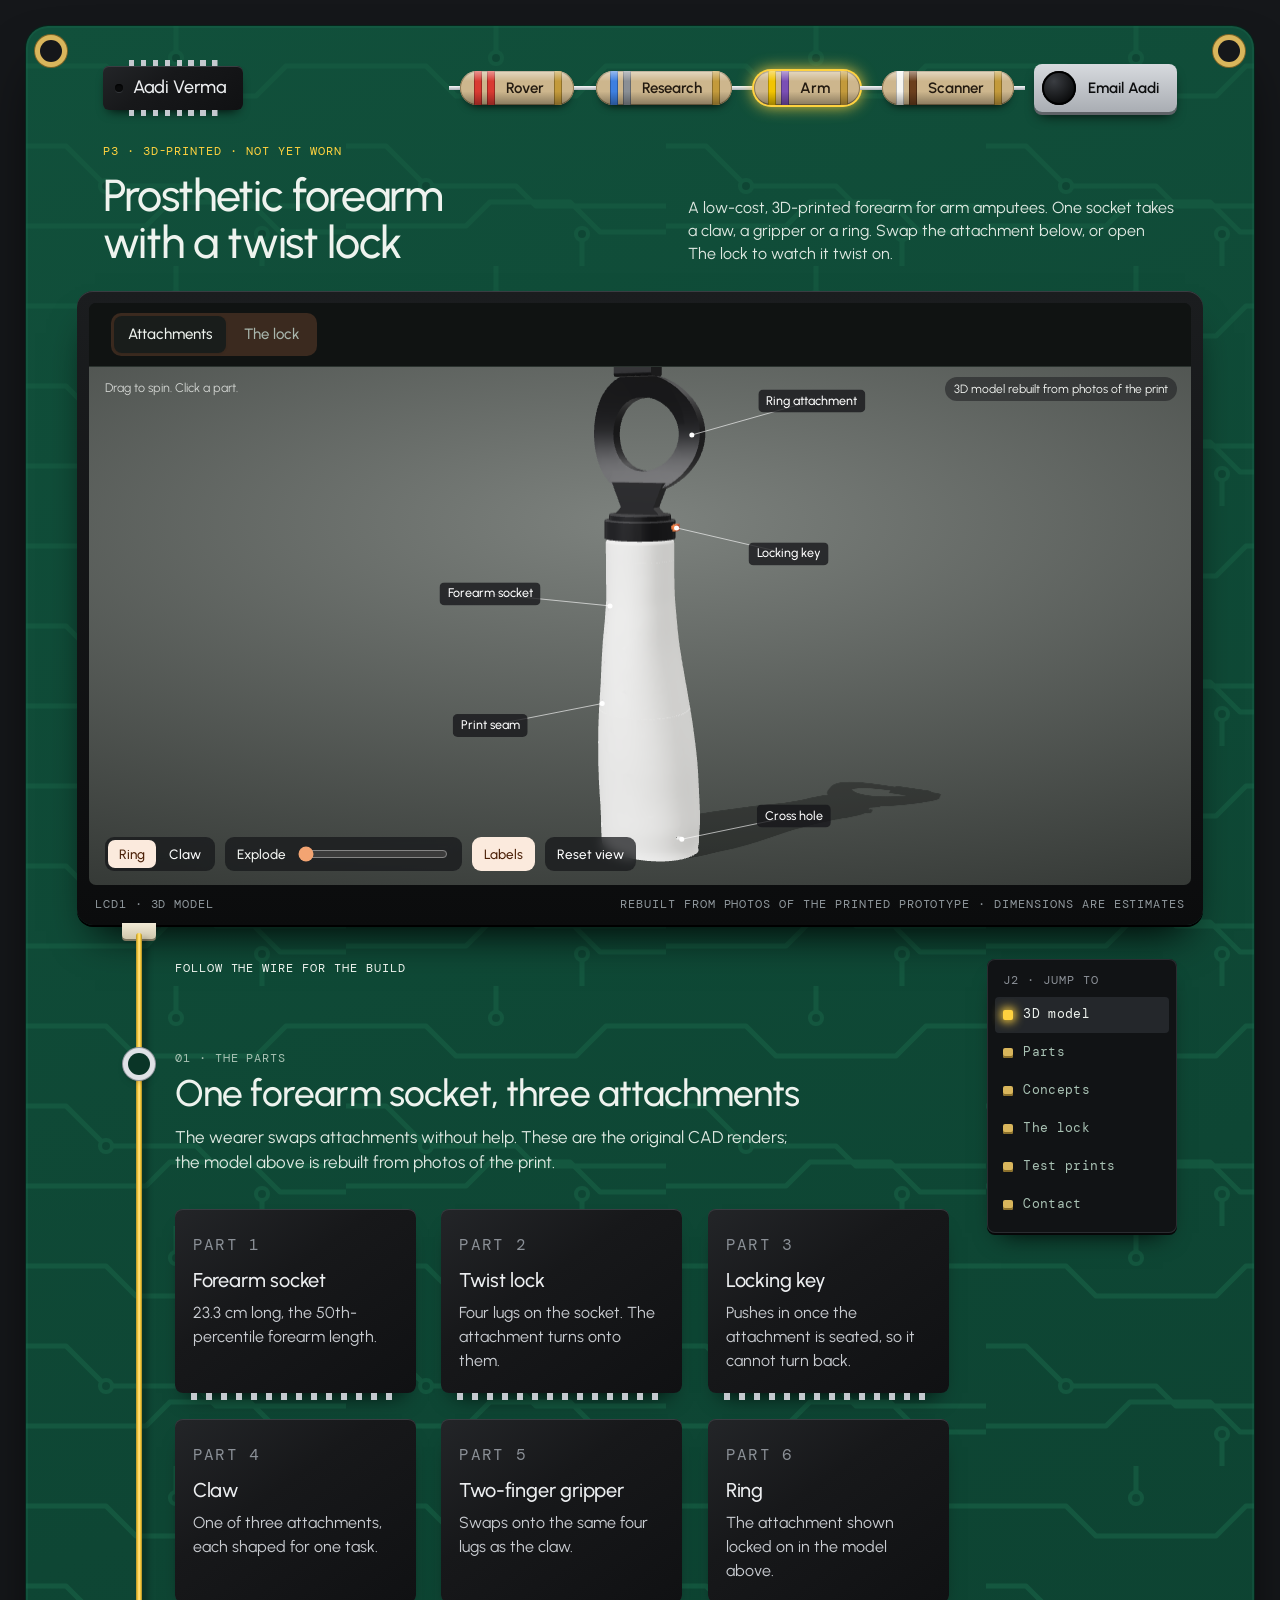
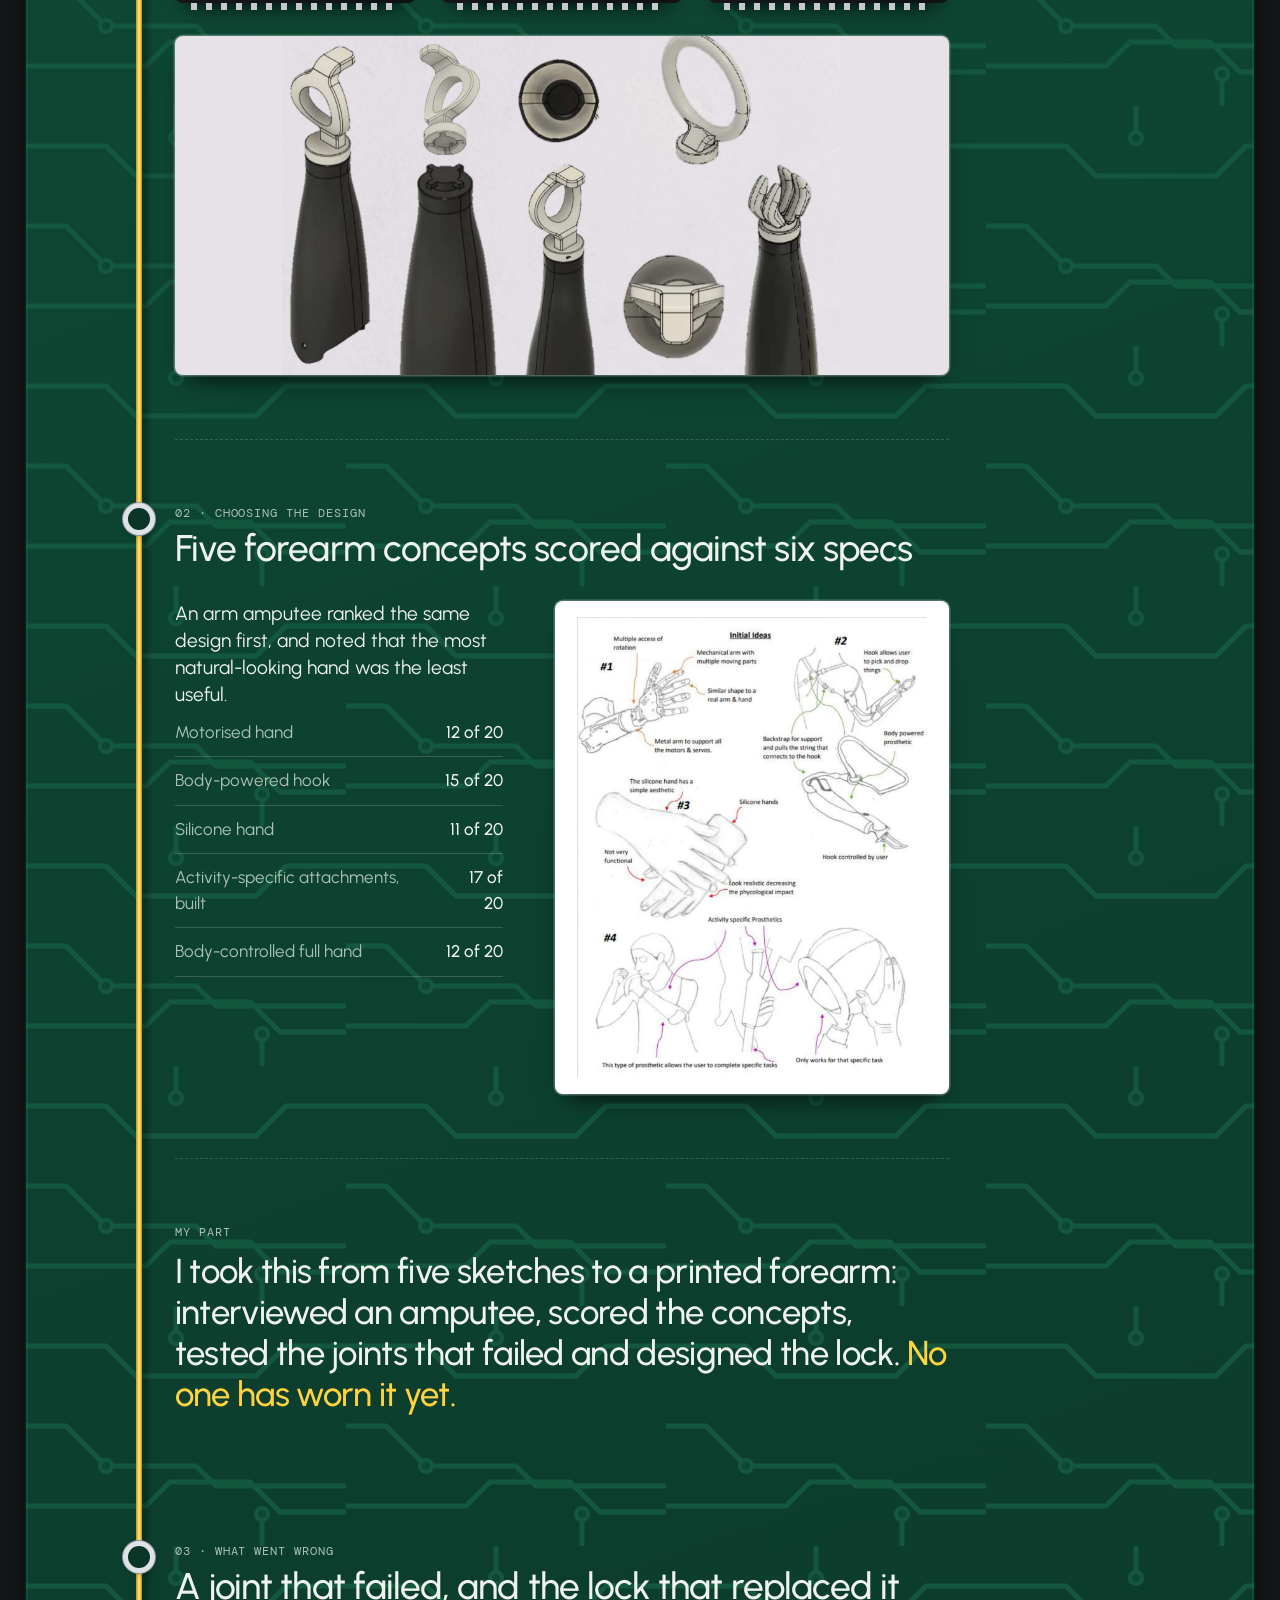
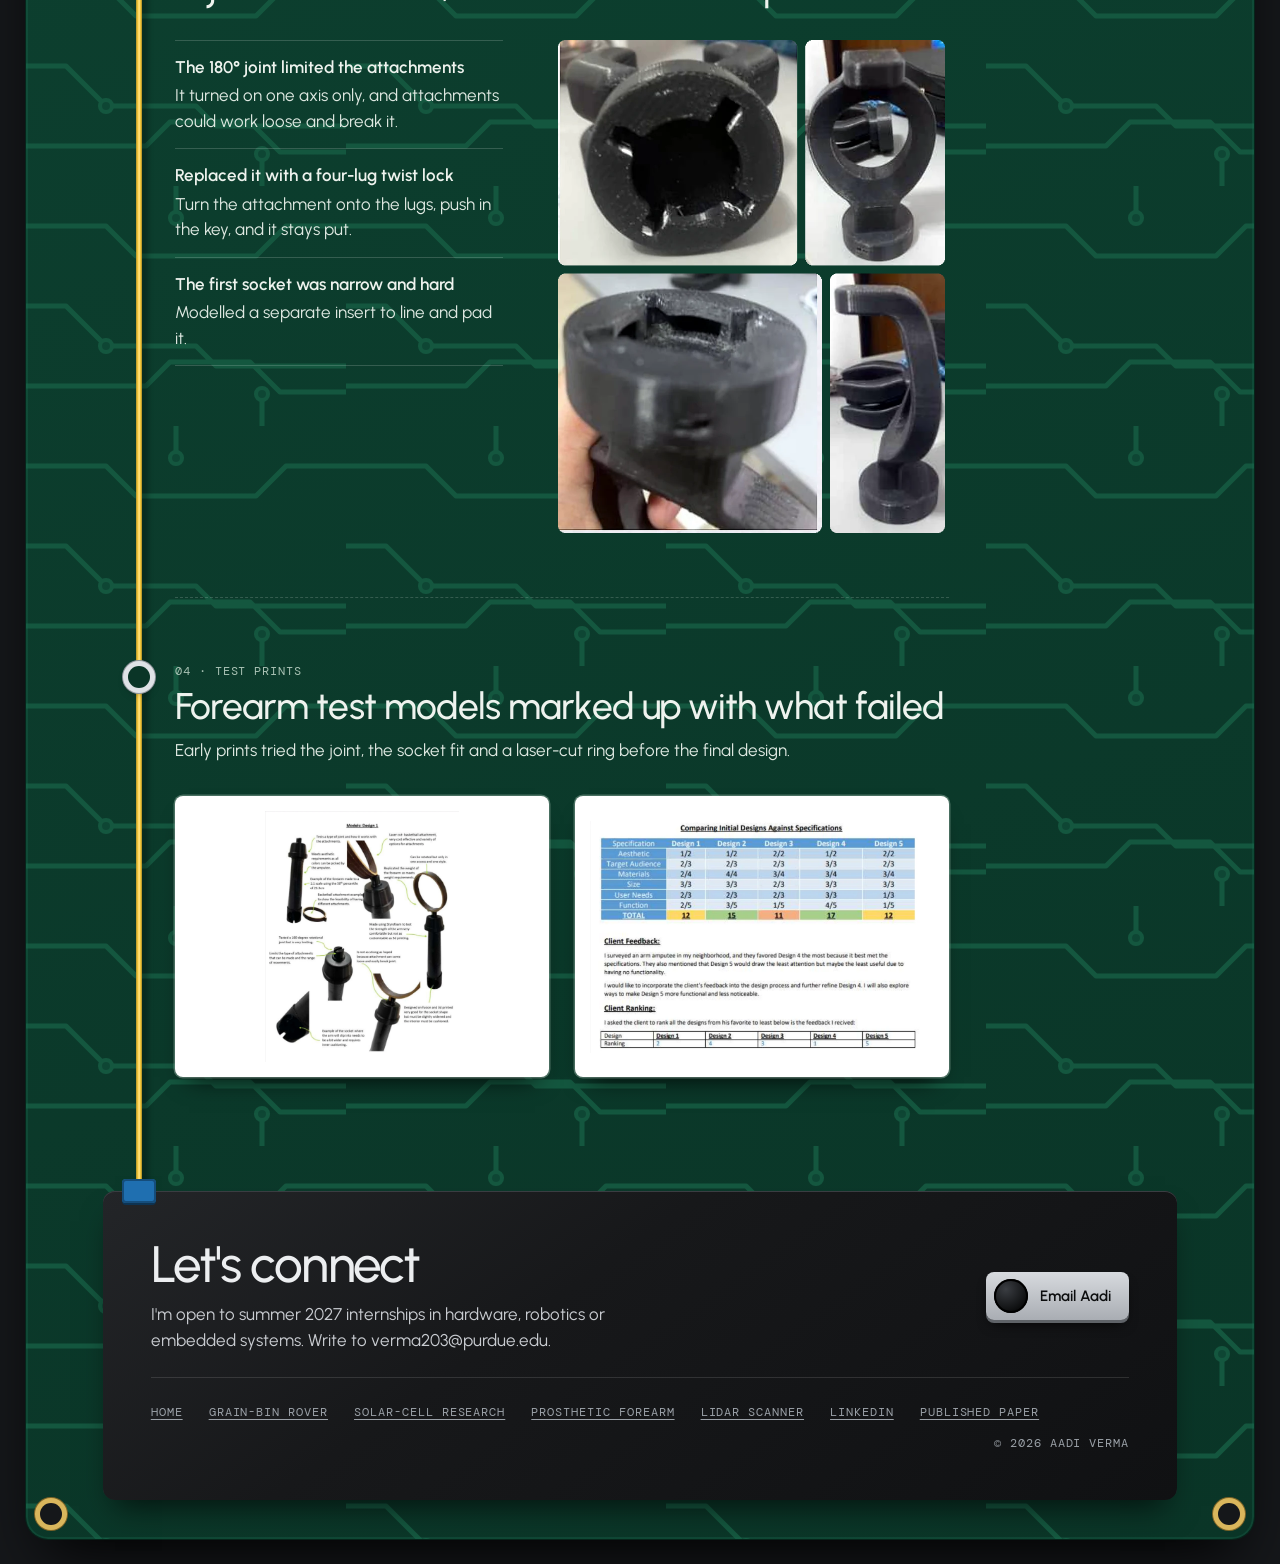
==== commit 556ca1c9: "Add files via upload" ====
--- a/arm.html
+++ b/arm.html
@@ -61,7 +61,7 @@
     </div>
   </main>
   <footer class="contact" id="contact">
-    <div><h2>Hire Aadi for summer 2027</h2><p>Hardware, robotics or embedded systems. Write to verma203@purdue.edu.</p></div>
+    <div><h2>Let's connect</h2><p>I'm open to summer 2027 internships in hardware, robotics or embedded systems. Write to verma203@purdue.edu.</p></div>
     <a class="sw" href="mailto:verma203@purdue.edu"><b></b>Email Aadi</a>
     <div class="contact__links silk"><a href="index.html">Home</a><a href="rover.html">Grain-bin rover</a><a href="research.html">Solar-cell research</a><a href="arm.html">Prosthetic forearm</a><a href="lidar.html">LiDAR scanner</a><a href="https://www.linkedin.com/in/aadi-verma-ee/" rel="noopener">LinkedIn</a><a href="https://ijournals.in/journal/index.php/ijshre/article/view/70" rel="noopener">Published paper</a><span>&copy; 2026 Aadi Verma</span></div>
   </footer>
--- a/pcb.css
+++ b/pcb.css
@@ -415,3 +415,29 @@
   .pill { padding: 0 12px 0 21px; }
   .pill b.tol { display: none; }
 }
+
+/* ---- 17 Nov fixes ---- */
+/* the name chip in the page header is a 16-pin package: 8 legs along the top, 8 along the bottom, centred */
+.home::after { left: 50%; right: auto; top: -6px; bottom: -6px; width: 89px; height: auto; transform: translateX(-50%); pointer-events: none;
+  background: repeating-linear-gradient(to right, var(--leg) 0 5px, transparent 5px 12px) 0 0 / 89px 6px no-repeat,
+              repeating-linear-gradient(to right, var(--leg) 0 5px, transparent 5px 12px) 0 100% / 89px 6px no-repeat; }
+
+/* cover resistors: no silkscreen box, and only as long as the longest project name needs */
+.res, .rmod:hover .res, .rmod.on .res { box-shadow: none; }
+.res > .ref { right: 34px; top: -12px; }
+.picker { position: relative; z-index: 2; min-width: 0; }
+.pick { display: flex; align-items: center; gap: 10px; margin: 0 0 26px 36px; font-family: var(--mono); font-size: 13px; font-weight: 500; letter-spacing: .12em; text-transform: uppercase; color: #ffd86b; }
+.pick span { display: inline-block; font-size: 16px; animation: nudge 1.6s ease-in-out infinite; }
+@keyframes nudge { 0%, 100% { transform: translateY(-2px); } 50% { transform: translateY(4px); } }
+.rmod { cursor: pointer; }
+.rmod:hover .res__body, .rmod:focus-visible .res__body, .rmod.on .res__body { box-shadow: 0 10px 16px -10px #000, inset 0 0 0 1px var(--beige-edge), 0 0 0 2px var(--w); }
+@media (min-width: 861px) {
+  .picker { justify-self: start; max-width: 100%; }
+  .mods { width: max-content; max-width: 100%; }
+  .res__body { padding-right: 60px; }
+}
+@media (max-width: 860px) { .pick { margin: 0 0 20px 90px; font-size: 12px; } }
+@media (prefers-reduced-motion: reduce) { .pick span { animation: none; } }
+
+.fig--169 { aspect-ratio: 16 / 9; }
+.fig--169:not(.fig--light) img { object-position: 42% 50%; }
